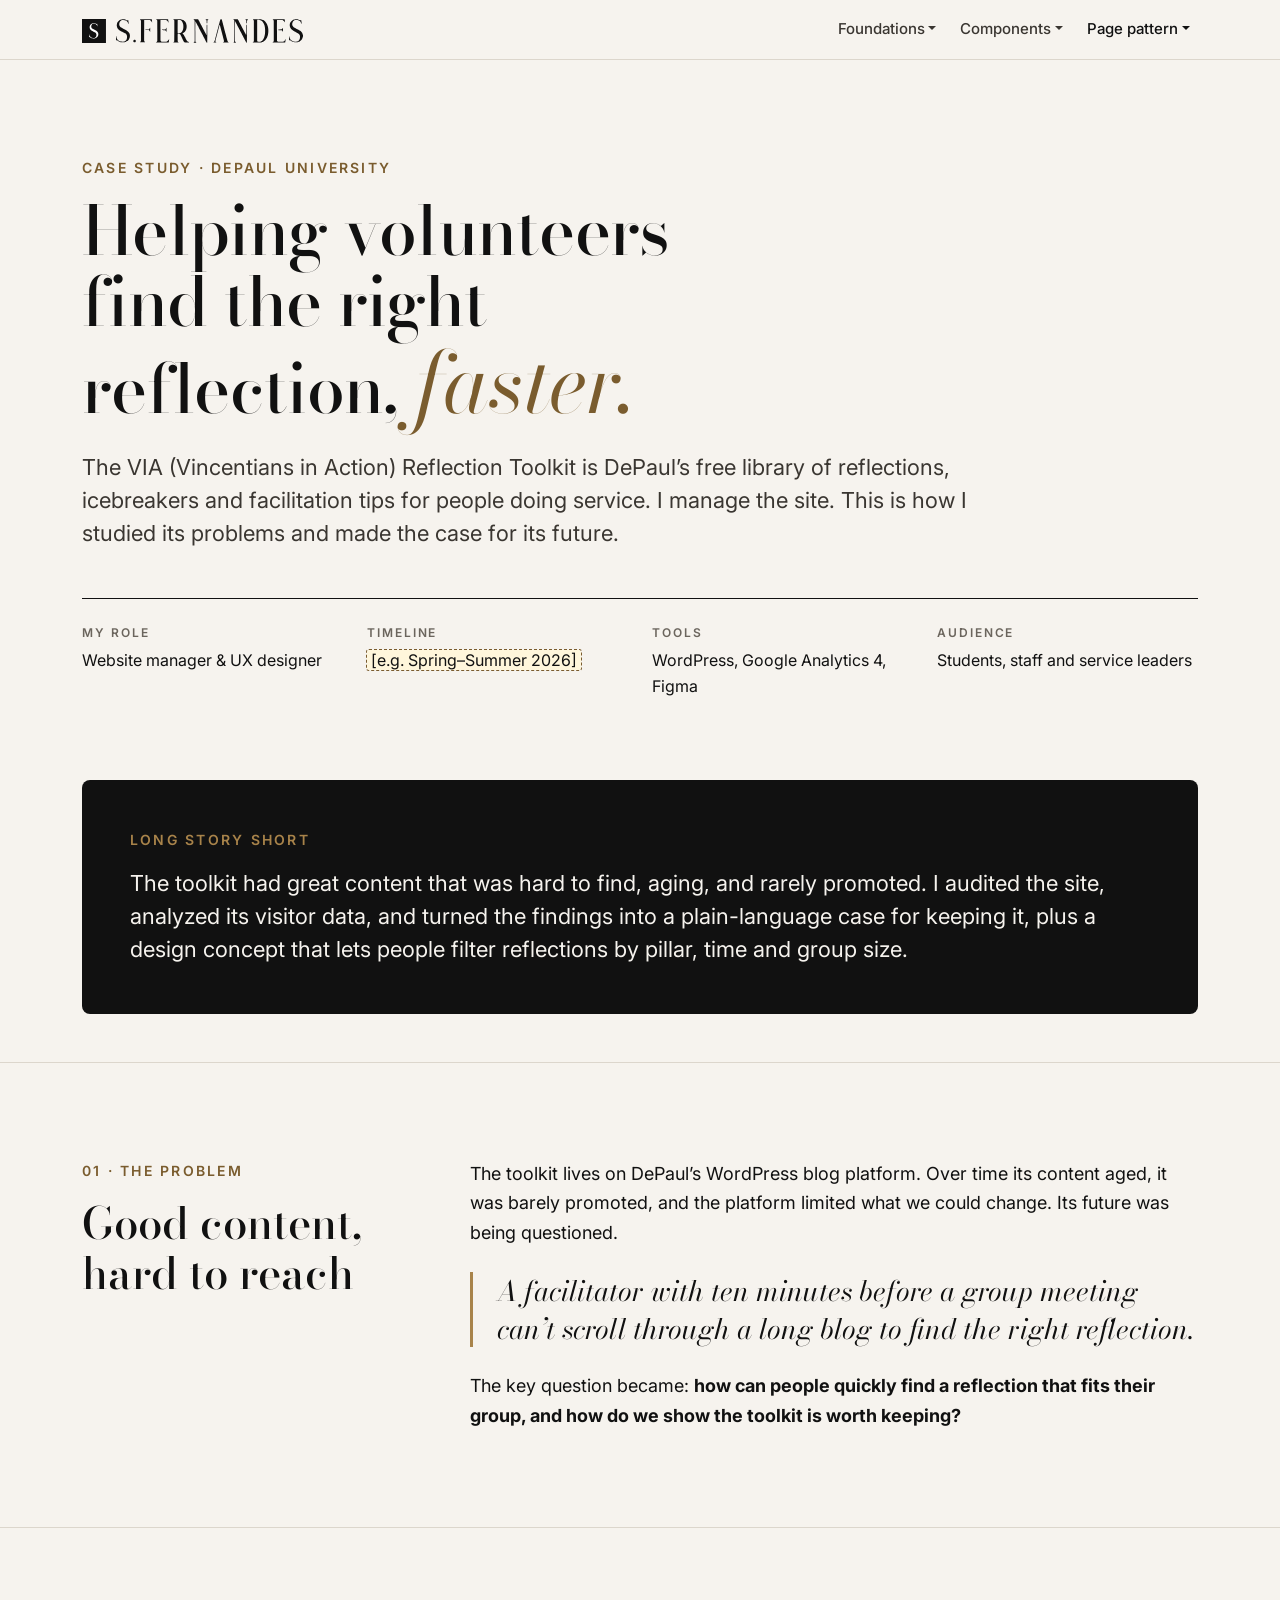
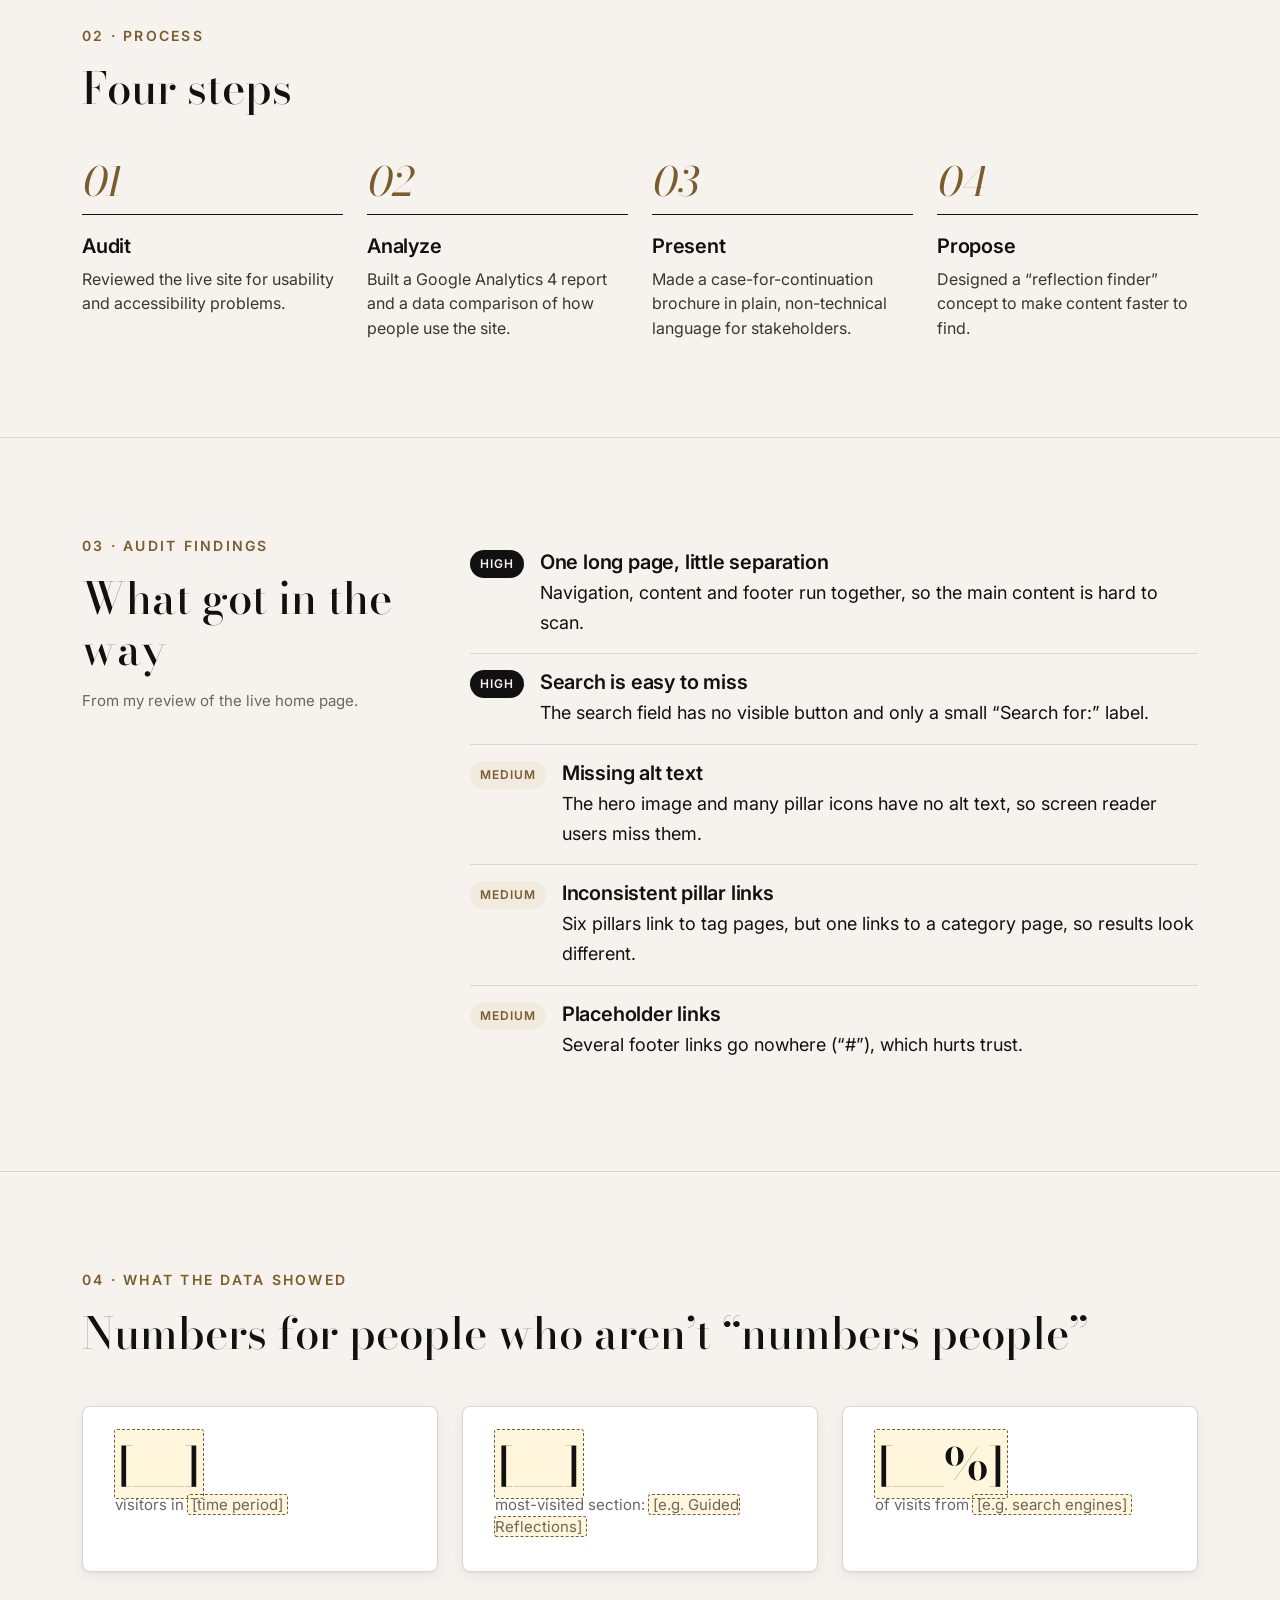
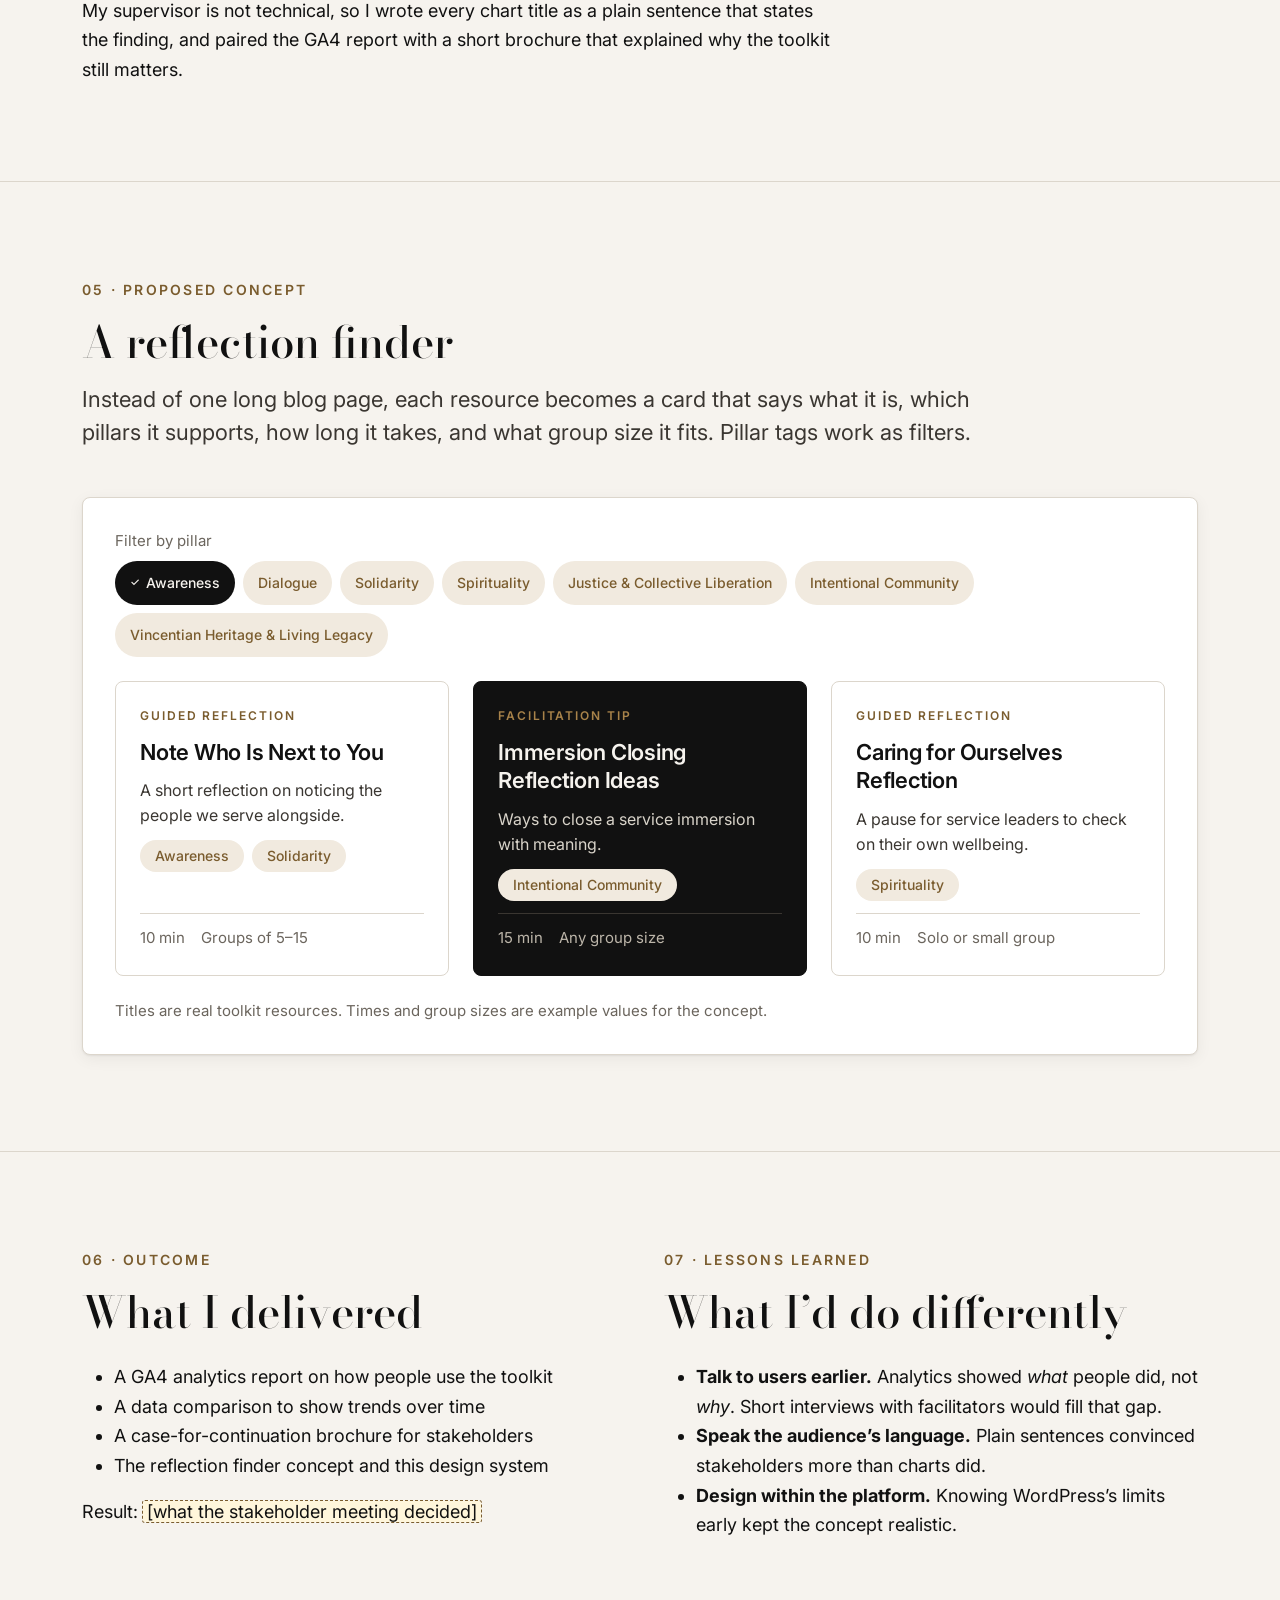
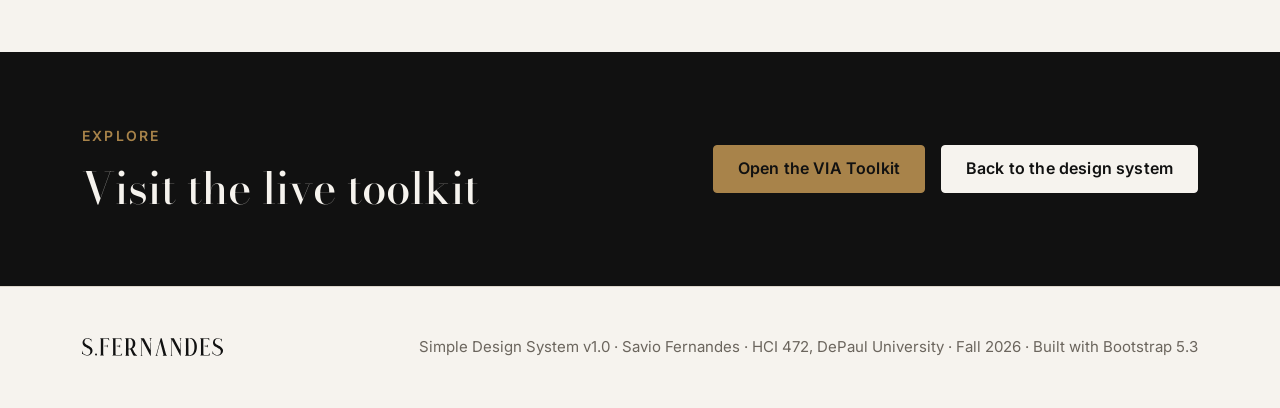
==== patterns/case-study.html @ a9ac3d08 "Add files via upload" ====
<!DOCTYPE html>
<html lang="en">
<head>
  <meta charset="UTF-8">
  <meta name="viewport" content="width=device-width, initial-scale=1">
  <meta name="description" content="UX case study: making DePaul's VIA Reflection Toolkit easier to find, use and keep alive.">
  <meta name="author" content="Savio Fernandes">
  <title>Case study: VIA Reflection Toolkit · S.Fernandes Design System</title>
  <link rel="icon" href="../favicon.svg" type="image/svg+xml">
  <link rel="icon" href="../favicon.ico" sizes="any">
  <link href="https://cdn.jsdelivr.net/npm/bootstrap@5.3.3/dist/css/bootstrap.min.css" rel="stylesheet">
  <link rel="preconnect" href="https://fonts.googleapis.com">
  <link rel="preconnect" href="https://fonts.gstatic.com" crossorigin>
  <link href="https://fonts.googleapis.com/css2?family=Bodoni+Moda:ital,opsz,wght@0,6..96,400;0,6..96,500;1,6..96,400&family=Inter:wght@400;500;600&display=swap" rel="stylesheet">
  <link rel="stylesheet" href="../css/ds.css">
</head>
<body>
<a class="skip-link" href="#main">Skip to main content</a>
<header>
<nav class="navbar navbar-expand-md sticky-top sf-nav" aria-label="Main">
  <div class="container-xl">
    <a class="navbar-brand" href="../index.html"><img src="../assets/logo/sf-lockup-black.svg" alt="S.Fernandes design system home"></a>
    <button class="navbar-toggler" type="button" data-bs-toggle="collapse" data-bs-target="#sfnav" aria-controls="sfnav" aria-expanded="false" aria-label="Toggle navigation">
      <span class="navbar-toggler-icon"></span>
    </button>
    <div class="collapse navbar-collapse" id="sfnav">
      <ul class="navbar-nav ms-auto gap-md-2"><li class="nav-item dropdown">
          <a class="nav-link dropdown-toggle" href="#" id="dd-foundations" role="button" data-bs-toggle="dropdown" aria-expanded="false">Foundations</a>
          <ul class="dropdown-menu dropdown-menu-end" aria-labelledby="dd-foundations"><li><a class="dropdown-item" href="../foundations/colors.html">Color</a></li><li><a class="dropdown-item" href="../foundations/typography.html">Typography</a></li><li><a class="dropdown-item" href="../foundations/logo.html">Logo</a></li></ul>
        </li><li class="nav-item dropdown">
          <a class="nav-link dropdown-toggle" href="#" id="dd-components" role="button" data-bs-toggle="dropdown" aria-expanded="false">Components</a>
          <ul class="dropdown-menu dropdown-menu-end" aria-labelledby="dd-components"><li><a class="dropdown-item" href="../components/button.html">Button</a></li><li><a class="dropdown-item" href="../components/card.html">Resource card</a></li><li><a class="dropdown-item" href="../components/tag.html">Pillar tag</a></li><li><a class="dropdown-item" href="../components/step.html">Process step</a></li></ul>
        </li><li class="nav-item dropdown">
          <a class="nav-link dropdown-toggle active" href="#" id="dd-page-pattern" role="button" data-bs-toggle="dropdown" aria-expanded="false">Page pattern</a>
          <ul class="dropdown-menu dropdown-menu-end" aria-labelledby="dd-page-pattern"><li><a class="dropdown-item active" href="../patterns/case-study.html" aria-current="page">Case study: VIA Toolkit</a></li></ul>
        </li></ul>
    </div>
  </div>
</nav>
</header>

<main id="main">

<!-- HERO -->
<section class="sf-hero">
  <div class="container-xl">
    <span class="sf-eyebrow">Case study · DePaul University</span>
    <h1 class="sf-display mb-4" style="max-width:15ch">Helping volunteers find the right reflection, <em class="sf-emphasis">faster.</em></h1>
    <p class="sf-lead sf-measure mb-5">The VIA (Vincentians in Action) Reflection Toolkit is DePaul’s free library of reflections, icebreakers and facilitation tips for people doing service. I manage the site. This is how I studied its problems and made the case for its future.</p>
    <dl class="sf-meta-grid">
      <div><dt>My role</dt><dd>Website manager &amp; UX designer</dd></div>
      <div><dt>Timeline</dt><dd><span class="sf-placeholder">[e.g. Spring–Summer 2026]</span></dd></div>
      <div><dt>Tools</dt><dd>WordPress, Google Analytics 4, Figma</dd></div>
      <div><dt>Audience</dt><dd>Students, staff and service leaders</dd></div>
    </dl>
  </div>
</section>

<!-- TL;DR -->
<section class="pb-5">
  <div class="container-xl">
    <div class="sf-tldr">
      <span class="sf-eyebrow">Long story short</span>
      <p>The toolkit had great content that was hard to find, aging, and rarely promoted. I audited the site, analyzed its visitor data, and turned the findings into a plain-language case for keeping it, plus a design concept that lets people filter reflections by pillar, time and group size.</p>
    </div>
  </div>
</section>

<!-- PROBLEM -->
<section class="sf-section">
  <div class="container-xl">
    <div class="row g-4 g-lg-5">
      <div class="col-lg-4"><span class="sf-eyebrow">01 · The problem</span><h2>Good content, hard to reach</h2></div>
      <div class="col-lg-8">
        <p class="sf-measure">The toolkit lives on DePaul’s WordPress blog platform. Over time its content aged, it was barely promoted, and the platform limited what we could change. Its future was being questioned.</p>
        <blockquote class="sf-quote my-4">A facilitator with ten minutes before a group meeting can’t scroll through a long blog to find the right reflection.</blockquote>
        <p class="sf-measure mb-0">The key question became: <b>how can people quickly find a reflection that fits their group, and how do we show the toolkit is worth keeping?</b></p>
      </div>
    </div>
  </div>
</section>

<!-- PROCESS -->
<section class="sf-section">
  <div class="container-xl">
    <span class="sf-eyebrow">02 · Process</span>
    <h2 class="mb-5">Four steps</h2>
    <ol class="sf-steps">
      <li class="sf-step"><h3 class="sf-step__title">Audit</h3><p class="sf-step__text">Reviewed the live site for usability and accessibility problems.</p></li>
      <li class="sf-step"><h3 class="sf-step__title">Analyze</h3><p class="sf-step__text">Built a Google Analytics 4 report and a data comparison of how people use the site.</p></li>
      <li class="sf-step"><h3 class="sf-step__title">Present</h3><p class="sf-step__text">Made a case-for-continuation brochure in plain, non-technical language for stakeholders.</p></li>
      <li class="sf-step"><h3 class="sf-step__title">Propose</h3><p class="sf-step__text">Designed a “reflection finder” concept to make content faster to find.</p></li>
    </ol>
  </div>
</section>

<!-- FINDINGS -->
<section class="sf-section">
  <div class="container-xl">
    <div class="row g-4 g-lg-5">
      <div class="col-lg-4"><span class="sf-eyebrow">03 · Audit findings</span><h2>What got in the way</h2><p class="sf-small mt-3">From my review of the live home page.</p></div>
      <div class="col-lg-8">
        <div class="sf-finding"><span class="sev sev--high">High</span><div><h3 class="h5 fw-semibold mb-1">One long page, little separation</h3><p class="mb-0">Navigation, content and footer run together, so the main content is hard to scan.</p></div></div>
        <div class="sf-finding"><span class="sev sev--high">High</span><div><h3 class="h5 fw-semibold mb-1">Search is easy to miss</h3><p class="mb-0">The search field has no visible button and only a small “Search for:” label.</p></div></div>
        <div class="sf-finding"><span class="sev sev--med">Medium</span><div><h3 class="h5 fw-semibold mb-1">Missing alt text</h3><p class="mb-0">The hero image and many pillar icons have no alt text, so screen reader users miss them.</p></div></div>
        <div class="sf-finding"><span class="sev sev--med">Medium</span><div><h3 class="h5 fw-semibold mb-1">Inconsistent pillar links</h3><p class="mb-0">Six pillars link to tag pages, but one links to a category page, so results look different.</p></div></div>
        <div class="sf-finding"><span class="sev sev--med">Medium</span><div><h3 class="h5 fw-semibold mb-1">Placeholder links</h3><p class="mb-0">Several footer links go nowhere (“#”), which hurts trust.</p></div></div>
      </div>
    </div>
  </div>
</section>

<!-- DATA -->
<section class="sf-section">
  <div class="container-xl">
    <span class="sf-eyebrow">04 · What the data showed</span>
    <h2 class="mb-5">Numbers for people who aren’t “numbers people”</h2>
    <div class="row g-4 mb-4">
      <div class="col-md-4"><div class="sf-mock h-100"><p class="sf-h2 mb-1"><span class="sf-placeholder">[__]</span></p><p class="sf-small mb-0">visitors in <span class="sf-placeholder">[time period]</span></p></div></div>
      <div class="col-md-4"><div class="sf-mock h-100"><p class="sf-h2 mb-1"><span class="sf-placeholder">[__]</span></p><p class="sf-small mb-0">most-visited section: <span class="sf-placeholder">[e.g. Guided Reflections]</span></p></div></div>
      <div class="col-md-4"><div class="sf-mock h-100"><p class="sf-h2 mb-1"><span class="sf-placeholder">[__%]</span></p><p class="sf-small mb-0">of visits from <span class="sf-placeholder">[e.g. search engines]</span></p></div></div>
    </div>
    <p class="sf-measure mb-0">My supervisor is not technical, so I wrote every chart title as a plain sentence that states the finding, and paired the GA4 report with a short brochure that explained why the toolkit still matters.</p>
  </div>
</section>

<!-- CONCEPT -->
<section class="sf-section">
  <div class="container-xl">
    <span class="sf-eyebrow">05 · Proposed concept</span>
    <h2 class="mb-3">A reflection finder</h2>
    <p class="sf-lead sf-measure mb-5">Instead of one long blog page, each resource becomes a card that says what it is, which pillars it supports, how long it takes, and what group size it fits. Pillar tags work as filters.</p>
    <div class="sf-mock">
      <p class="sf-small mb-2" id="finder-label">Filter by pillar</p>
      <div class="sf-tags mb-4" role="group" aria-labelledby="finder-label">
        <button type="button" class="sf-tag" aria-pressed="true">Awareness</button>
        <button type="button" class="sf-tag" aria-pressed="false">Dialogue</button>
        <button type="button" class="sf-tag" aria-pressed="false">Solidarity</button>
        <button type="button" class="sf-tag" aria-pressed="false">Spirituality</button>
        <button type="button" class="sf-tag" aria-pressed="false">Justice &amp; Collective Liberation</button>
        <button type="button" class="sf-tag" aria-pressed="false">Intentional Community</button>
        <button type="button" class="sf-tag" aria-pressed="false">Vincentian Heritage &amp; Living Legacy</button>
      </div>
      <div class="row g-4">
        <div class="col-md-6 col-lg-4"><article class="sf-card">
      <p class="sf-card__type">Guided reflection</p>
      <h3 class="sf-card__title"><a href="https://blogs.depaul.edu/via">Note Who Is Next to You</a></h3>
      <p class="sf-card__text">A short reflection on noticing the people we serve alongside.</p>
      <ul class="sf-tags" aria-label="Pillars"><li><span class="sf-tag">Awareness</span></li><li><span class="sf-tag">Solidarity</span></li></ul>
      <p class="sf-card__meta"><span>10 min</span><span>Groups of 5–15</span></p>
    </article></div>
        <div class="col-md-6 col-lg-4"><article class="sf-card sf-card--dark">
      <p class="sf-card__type">Facilitation tip</p>
      <h3 class="sf-card__title"><a href="https://blogs.depaul.edu/via">Immersion Closing Reflection Ideas</a></h3>
      <p class="sf-card__text">Ways to close a service immersion with meaning.</p>
      <ul class="sf-tags" aria-label="Pillars"><li><span class="sf-tag">Intentional Community</span></li></ul>
      <p class="sf-card__meta"><span>15 min</span><span>Any group size</span></p>
    </article></div>
        <div class="col-md-6 col-lg-4"><article class="sf-card">
      <p class="sf-card__type">Guided reflection</p>
      <h3 class="sf-card__title"><a href="https://blogs.depaul.edu/via">Caring for Ourselves Reflection</a></h3>
      <p class="sf-card__text">A pause for service leaders to check on their own wellbeing.</p>
      <ul class="sf-tags" aria-label="Pillars"><li><span class="sf-tag">Spirituality</span></li></ul>
      <p class="sf-card__meta"><span>10 min</span><span>Solo or small group</span></p>
    </article></div>
      </div>
      <p class="sf-small mt-4 mb-0">Titles are real toolkit resources. Times and group sizes are example values for the concept.</p>
    </div>
  </div>
</section>

<!-- OUTCOME + LESSONS -->
<section class="sf-section">
  <div class="container-xl">
    <div class="row g-4 g-lg-5">
      <div class="col-lg-6">
        <span class="sf-eyebrow">06 · Outcome</span>
        <h2 class="mb-4">What I delivered</h2>
        <ul class="sf-measure">
          <li>A GA4 analytics report on how people use the toolkit</li>
          <li>A data comparison to show trends over time</li>
          <li>A case-for-continuation brochure for stakeholders</li>
          <li>The reflection finder concept and this design system</li>
        </ul>
        <p class="mb-0">Result: <span class="sf-placeholder">[what the stakeholder meeting decided]</span></p>
      </div>
      <div class="col-lg-6">
        <span class="sf-eyebrow">07 · Lessons learned</span>
        <h2 class="mb-4">What I’d do differently</h2>
        <ul class="sf-measure">
          <li><b>Talk to users earlier.</b> Analytics showed <em>what</em> people did, not <em>why</em>. Short interviews with facilitators would fill that gap.</li>
          <li><b>Speak the audience’s language.</b> Plain sentences convinced stakeholders more than charts did.</li>
          <li><b>Design within the platform.</b> Knowing WordPress’s limits early kept the concept realistic.</li>
        </ul>
      </div>
    </div>
  </div>
</section>

<!-- CTA -->
<section class="py-5" style="background:var(--sf-bg-inverse);color:var(--sf-text-inverse)">
  <div class="container-xl d-flex flex-wrap justify-content-between align-items-center gap-4 py-4">
    <div><span class="sf-eyebrow" style="color:var(--sf-brass)">Explore</span><h2 class="mb-0" style="color:var(--sf-paper)">Visit the live toolkit</h2></div>
    <div class="d-flex flex-wrap gap-3">
      <a class="sf-btn sf-btn--accent" href="https://blogs.depaul.edu/via">Open the VIA Toolkit</a>
      <a class="sf-btn sf-btn--inverse" href="../index.html">Back to the design system</a>
    </div>
  </div>
</section>

</main>
<footer class="sf-footer">
  <div class="container-xl d-flex flex-wrap justify-content-between align-items-center gap-3">
    <img src="../assets/logo/sf-wordmark-black.svg" alt="S.Fernandes">
    <span>Simple Design System v1.0 · Savio Fernandes · HCI 472, DePaul University · Fall 2026 · Built with Bootstrap 5.3</span>
  </div>
</footer>
<script src="https://cdn.jsdelivr.net/npm/bootstrap@5.3.3/dist/js/bootstrap.bundle.min.js"></script>
<script>
  // Pillar tag filter toggles (Pillar tag component + case study demo)
  document.querySelectorAll('button.sf-tag[aria-pressed]').forEach(function (b) {
    b.addEventListener('click', function () {
      b.setAttribute('aria-pressed', b.getAttribute('aria-pressed') === 'true' ? 'false' : 'true');
    });
  });
</script>
</body>
</html>
---- css/ds.css ----
/* =========================================================
   S.Fernandes Simple Design System — v1.0 (Fall 2026)
   Built on Bootstrap 5.3. Tokens match DESIGN.md and the
   Figma variables collection "SF Tokens".
   ========================================================= */

:root {
  /* ---- Color tokens (primitives) ---- */
  --sf-ink: #111111;          /* primary text, dark surfaces      */
  --sf-ink-2: #3A3631;        /* secondary text                   */
  --sf-muted: #6B655D;        /* captions, meta text              */
  --sf-line: #DCD6CC;         /* borders, dividers (not for text) */
  --sf-paper: #F6F3EE;        /* page background                  */
  --sf-surface: #FFFFFF;      /* cards, inputs                    */
  --sf-brass: #A8834A;        /* accent fills, large display only */
  --sf-brass-700: #7A5C2E;    /* accent text, links, focus ring   */
  --sf-brass-50: #F1EADF;     /* tag background, highlights       */

  /* ---- Semantic tokens ---- */
  --sf-text: var(--sf-ink);
  --sf-text-secondary: var(--sf-ink-2);
  --sf-text-muted: var(--sf-muted);
  --sf-bg: var(--sf-paper);
  --sf-bg-raised: var(--sf-surface);
  --sf-bg-inverse: var(--sf-ink);
  --sf-text-inverse: var(--sf-paper);
  --sf-accent: var(--sf-brass);
  --sf-accent-text: var(--sf-brass-700);
  --sf-border: var(--sf-line);
  --sf-bg-subtle: var(--sf-brass-50);
  --sf-focus: var(--sf-brass-700);

  /* ---- Type ---- */
  --sf-font-display: "Bodoni Moda", Didot, "Times New Roman", serif;
  --sf-font-text: "Inter", system-ui, -apple-system, "Segoe UI", Arial, sans-serif;
  --sf-fs-display: 4.25rem;   /* 68px */
  --sf-fs-h1: 3.438rem;       /* 55px */
  --sf-fs-h2: 2.75rem;        /* 44px */
  --sf-fs-h3: 1.75rem;        /* 28px */
  --sf-fs-lead: 1.375rem;     /* 22px */
  --sf-fs-body: 1.125rem;     /* 18px */
  --sf-fs-small: 0.938rem;    /* 15px */
  --sf-fs-eyebrow: 0.875rem;  /* 14px */

  /* ---- Spacing (8-point) ---- */
  --sf-space-1: 4px;  --sf-space-2: 8px;  --sf-space-3: 16px; --sf-space-4: 24px;
  --sf-space-5: 32px; --sf-space-6: 48px; --sf-space-7: 64px; --sf-space-8: 96px;

  /* ---- Shape ---- */
  --sf-radius-sm: 4px;
  --sf-radius-md: 8px;
  --sf-radius-pill: 999px;
  --sf-shadow-1: 0 1px 2px rgba(17,17,17,.06), 0 4px 16px rgba(17,17,17,.06);

  /* ---- Bootstrap overrides ---- */
  --bs-body-bg: var(--sf-bg);
  --bs-body-color: var(--sf-text);
  --bs-body-font-family: var(--sf-font-text);
  --bs-link-color: var(--sf-accent-text);
  --bs-link-hover-color: var(--sf-ink);
  --bs-border-color: var(--sf-border);
}

/* ---------- Base ---------- */
html { scroll-behavior: smooth; }
body {
  background: var(--sf-bg);
  color: var(--sf-text);
  font-family: var(--sf-font-text);
  font-size: var(--sf-fs-body);
  line-height: 1.65;
  -webkit-font-smoothing: antialiased;
}
img { max-width: 100%; height: auto; }
a { color: var(--sf-accent-text); text-underline-offset: 3px; text-decoration-thickness: 1px; font-weight: 500; }
a:hover { color: var(--sf-ink); }
:focus-visible { outline: 3px solid var(--sf-focus); outline-offset: 2px; border-radius: 2px; }
.skip-link { position: absolute; left: -9999px; top: 8px; z-index: 2000; background: var(--sf-ink); color: var(--sf-paper); padding: 8px 16px; }
.skip-link:focus { left: 8px; }

/* ---------- Typographic hierarchy ---------- */
.sf-display, h1.sf-display { font-family: var(--sf-font-display); font-weight: 500; font-size: var(--sf-fs-display); line-height: 1.05; letter-spacing: -0.01em; }
h1, .sf-h1 { font-family: var(--sf-font-display); font-weight: 500; font-size: var(--sf-fs-h1); line-height: 1.1; }
h2, .sf-h2 { font-family: var(--sf-font-display); font-weight: 500; font-size: var(--sf-fs-h2); line-height: 1.15; }
h3, .sf-h3 { font-family: var(--sf-font-text); font-weight: 600; font-size: var(--sf-fs-h3); line-height: 1.25; letter-spacing: -0.01em; }
.sf-lead { font-size: var(--sf-fs-lead); line-height: 1.5; color: var(--sf-text-secondary); }
.sf-small { font-size: var(--sf-fs-small); line-height: 1.5; color: var(--sf-text-muted); }
.sf-eyebrow { font-family: var(--sf-font-text); font-size: var(--sf-fs-eyebrow); font-weight: 600; letter-spacing: 0.16em; text-transform: uppercase; color: var(--sf-accent-text); margin-bottom: var(--sf-space-3); display: block; }
em.sf-emphasis, .sf-emphasis { font-family: var(--sf-font-display); font-style: italic; font-weight: 400; font-size: 1.25em; color: var(--sf-accent-text); }

@media (max-width: 767.98px) {
  :root { --sf-fs-display: 2.75rem; --sf-fs-h1: 2.375rem; --sf-fs-h2: 2rem; --sf-fs-h3: 1.5rem; --sf-fs-lead: 1.188rem; }
}

/* ---------- Layout helpers ---------- */
.sf-section { padding: var(--sf-space-8) 0; border-top: 1px solid var(--sf-border); }
.sf-section:first-of-type { border-top: 0; }
.sf-rule { border: 0; border-top: 1px solid var(--sf-border); opacity: 1; margin: var(--sf-space-6) 0; }
.sf-measure { max-width: 68ch; }
@media (max-width: 767.98px) { .sf-section { padding: var(--sf-space-7) 0; } }

/* ---------- Site chrome ---------- */
.sf-nav { background: rgba(246,243,238,.94); backdrop-filter: blur(8px); border-bottom: 1px solid var(--sf-border); }
.sf-nav .navbar-brand img { height: 24px; width: auto; }
.sf-nav .nav-link { color: var(--sf-text-secondary); font-size: var(--sf-fs-small); font-weight: 500; }
.sf-nav .nav-link:hover, .sf-nav .nav-link.active, .sf-nav .nav-link[aria-current="page"] { color: var(--sf-ink); }
.sf-nav .dropdown-menu { border-color: var(--sf-border); border-radius: var(--sf-radius-md); box-shadow: var(--sf-shadow-1); font-size: var(--sf-fs-small); }
.sf-nav .dropdown-item.active, .sf-nav .dropdown-item:active { background: var(--sf-ink); color: var(--sf-paper); }

.sf-sidebar { position: sticky; top: 96px; font-size: var(--sf-fs-small); }
.sf-sidebar h2 { font-family: var(--sf-font-text); font-size: 0.75rem; font-weight: 600; letter-spacing: .16em; text-transform: uppercase; color: var(--sf-muted); margin: var(--sf-space-4) 0 var(--sf-space-2); }
.sf-sidebar a { display: block; padding: 6px 12px; color: var(--sf-text-secondary); text-decoration: none; border-left: 2px solid transparent; font-weight: 400; }
.sf-sidebar a:hover { color: var(--sf-ink); }
.sf-sidebar a[aria-current="page"] { color: var(--sf-ink); border-left-color: var(--sf-brass); font-weight: 600; }

.sf-footer { border-top: 1px solid var(--sf-border); padding: var(--sf-space-6) 0; font-size: var(--sf-fs-small); color: var(--sf-muted); }
.sf-footer img { height: 18px; width: auto; }

/* ---------- Doc page parts ---------- */
.sf-doc-header { padding: var(--sf-space-7) 0 var(--sf-space-5); }
.sf-doc-block { margin-bottom: var(--sf-space-7); }
.sf-demo { background: var(--sf-surface); border: 1px solid var(--sf-border); border-radius: var(--sf-radius-md); padding: var(--sf-space-5); }
.sf-demo.is-paper { background: var(--sf-paper); }
.sf-demo.is-ink { background: var(--sf-ink); border-color: var(--sf-ink); }
.sf-spec { width: 100%; font-size: var(--sf-fs-small); border-collapse: collapse; background: var(--sf-surface); border: 1px solid var(--sf-border); }
.sf-spec th, .sf-spec td { padding: 10px 14px; border-bottom: 1px solid var(--sf-border); vertical-align: top; text-align: left; }
.sf-spec th { font-size: 0.75rem; letter-spacing: .14em; text-transform: uppercase; color: var(--sf-muted); font-weight: 600; background: var(--sf-paper); }
.sf-spec code, .sf-code code { font-size: 0.875rem; }
code { color: var(--sf-brass-700); }
@media (max-width: 767.98px) { .sf-tldr { padding: var(--sf-space-5); } }
.sf-code { background: var(--sf-ink); color: #EAE6DF; border-radius: var(--sf-radius-md); padding: var(--sf-space-4); font-size: 0.875rem; overflow-x: auto; margin: 0; }
.sf-code code { color: inherit; }
.sf-a11y { background: var(--sf-bg-subtle); border-left: 4px solid var(--sf-brass-700); padding: var(--sf-space-4); border-radius: 0 var(--sf-radius-md) var(--sf-radius-md) 0; }
.sf-a11y ul { margin: 0; padding-left: 1.1rem; }
.sf-a11y li { margin-bottom: 6px; }
.table-wrap { overflow-x: auto; }

/* ---------- Swatches ---------- */
.sf-swatch { border: 1px solid var(--sf-border); border-radius: var(--sf-radius-md); overflow: hidden; background: var(--sf-surface); height: 100%; }
.sf-swatch .chip { height: 112px; display: flex; align-items: flex-end; padding: 12px; font-size: 0.8rem; font-weight: 600; }
.sf-swatch .info { padding: 14px 16px; font-size: var(--sf-fs-small); line-height: 1.45; }
.sf-swatch .info b { display: block; font-size: 1rem; color: var(--sf-ink); }
.sf-swatch .info code { color: var(--sf-ink-2); }

/* =========================================================
   COMPONENT 1 — Button  (.sf-btn)
   ========================================================= */
.sf-btn {
  display: inline-flex; align-items: center; justify-content: center; gap: 8px;
  min-height: 48px; padding: 12px 24px;
  font-family: var(--sf-font-text); font-size: 1rem; font-weight: 600; line-height: 1.2; letter-spacing: .01em;
  border: 1.5px solid var(--sf-ink); border-radius: var(--sf-radius-sm);
  background: var(--sf-ink); color: var(--sf-paper);
  text-decoration: none; cursor: pointer;
  transition: background-color .15s ease, color .15s ease, border-color .15s ease;
}
.sf-btn:hover { background: var(--sf-ink-2); border-color: var(--sf-ink-2); color: var(--sf-paper); }
.sf-btn--secondary { background: transparent; color: var(--sf-ink); }
.sf-btn--secondary:hover { background: var(--sf-ink); color: var(--sf-paper); border-color: var(--sf-ink); }
.sf-btn--accent { background: var(--sf-brass); border-color: var(--sf-brass); color: var(--sf-ink); }
.sf-btn--accent:hover { background: var(--sf-brass-700); border-color: var(--sf-brass-700); color: #FFFFFF; }
.sf-btn--inverse { background: var(--sf-paper); border-color: var(--sf-paper); color: var(--sf-ink); }
.sf-btn--inverse:hover { background: transparent; color: var(--sf-paper); }
.sf-btn--sm { min-height: 40px; padding: 8px 16px; font-size: .875rem; }
.sf-btn:disabled, .sf-btn[aria-disabled="true"] { background: var(--sf-line); border-color: var(--sf-line); color: var(--sf-muted); cursor: not-allowed; }

/* =========================================================
   COMPONENT 2 — Resource card  (.sf-card)
   ========================================================= */
.sf-card {
  display: flex; flex-direction: column; gap: 12px; height: 100%;
  padding: 24px; background: var(--sf-surface);
  border: 1px solid var(--sf-border); border-radius: var(--sf-radius-md);
  position: relative; transition: border-color .15s ease, transform .15s ease, box-shadow .15s ease;
}
.sf-card:hover { border-color: var(--sf-ink); box-shadow: var(--sf-shadow-1); transform: translateY(-2px); }
.sf-card:focus-within { border-color: var(--sf-ink); }
.sf-card__type { font-size: .75rem; font-weight: 600; letter-spacing: .16em; text-transform: uppercase; color: var(--sf-accent-text); margin: 0; }
.sf-card__title { font-family: var(--sf-font-text); font-size: 1.375rem; font-weight: 600; line-height: 1.3; margin: 0; }
.sf-card__title a { color: var(--sf-ink); text-decoration: none; font-weight: 600; }
.sf-card__title a::after { content: ""; position: absolute; inset: 0; border-radius: var(--sf-radius-md); }  /* whole card clickable */
.sf-card__text { font-size: 1rem; line-height: 1.55; color: var(--sf-text-secondary); margin: 0; }
.sf-card__meta { display: flex; flex-wrap: wrap; gap: 16px; font-size: var(--sf-fs-small); color: var(--sf-muted); margin: auto 0 0; padding-top: 12px; border-top: 1px solid var(--sf-border); }
.sf-card--dark { background: var(--sf-ink); border-color: var(--sf-ink); }
.sf-card--dark .sf-card__title, .sf-card--dark .sf-card__title a { color: var(--sf-paper); }
.sf-card--dark .sf-card__text { color: #D9D4CA; }
.sf-card--dark .sf-card__type { color: var(--sf-brass); }
.sf-card--dark .sf-card__meta { color: #BDB6AA; border-color: #3A3631; }
@media (prefers-reduced-motion: reduce) { .sf-card, .sf-btn { transition: none; } .sf-card:hover { transform: none; } }

/* =========================================================
   COMPONENT 3 — Pillar tag  (.sf-tag)
   ========================================================= */
.sf-tag {
  display: inline-flex; align-items: center; gap: 6px;
  min-height: 32px; padding: 4px 14px;
  font-family: var(--sf-font-text); font-size: .875rem; font-weight: 500; line-height: 1.2;
  background: var(--sf-bg-subtle); color: var(--sf-accent-text);
  border: 1px solid transparent; border-radius: var(--sf-radius-pill);
  text-decoration: none; white-space: nowrap;
}
button.sf-tag { cursor: pointer; min-height: 44px; }
button.sf-tag:hover { border-color: var(--sf-brass-700); }
.sf-tag[aria-pressed="true"] { background: var(--sf-ink); color: var(--sf-paper); }
.sf-tag[aria-pressed="true"]::before { content: "✓"; font-size: .8em; }
.sf-tag--outline { background: transparent; border-color: var(--sf-line); color: var(--sf-ink-2); }
.sf-tags { display: flex; flex-wrap: wrap; gap: 8px; list-style: none; padding: 0; margin: 0; }

/* =========================================================
   COMPONENT 4 — Process step  (.sf-step)
   ========================================================= */
.sf-steps { list-style: none; padding: 0; margin: 0; display: grid; gap: 24px; counter-reset: sfstep; }
@media (min-width: 992px) { .sf-steps { grid-template-columns: repeat(4, 1fr); } }
.sf-step { counter-increment: sfstep; position: relative; padding-top: 72px; }
.sf-step::before {
  content: counter(sfstep, decimal-leading-zero);
  position: absolute; top: 0; left: 0;
  font-family: var(--sf-font-display); font-style: italic; font-size: 2.5rem; line-height: 1;
  color: var(--sf-accent-text);
}
.sf-step::after { content: ""; position: absolute; top: 52px; left: 0; right: 0; border-top: 1px solid var(--sf-ink); }
.sf-step__title { font-family: var(--sf-font-text); font-size: 1.25rem; font-weight: 600; margin: 0 0 8px; }
.sf-step__text { font-size: 1rem; line-height: 1.55; color: var(--sf-text-secondary); margin: 0; }

/* ---------- Case study extras ---------- */
.sf-hero { padding: var(--sf-space-8) 0 var(--sf-space-7); }
.sf-meta-grid { display: grid; grid-template-columns: repeat(2, 1fr); gap: 24px; border-top: 1px solid var(--sf-ink); padding-top: 24px; }
@media (min-width: 768px) { .sf-meta-grid { grid-template-columns: repeat(4, 1fr); } }
.sf-meta-grid dt { font-size: .75rem; letter-spacing: .16em; text-transform: uppercase; color: var(--sf-muted); font-weight: 600; margin-bottom: 4px; }
.sf-meta-grid dd { margin: 0; font-size: 1rem; }
.sf-tldr { background: var(--sf-ink); color: var(--sf-paper); border-radius: var(--sf-radius-md); padding: var(--sf-space-6); }
.sf-tldr .sf-eyebrow { color: var(--sf-brass); }
.sf-tldr p { font-size: var(--sf-fs-lead); line-height: 1.5; margin: 0; }
.sf-quote { font-family: var(--sf-font-display); font-style: italic; font-size: 1.75rem; line-height: 1.35; border-left: 3px solid var(--sf-brass); padding-left: 24px; margin: 0; }
.sf-placeholder { background: #FFF6DB; outline: 1px dashed var(--sf-brass-700); padding: 0 4px; border-radius: 2px; }
.sf-mock { background: var(--sf-surface); border: 1px solid var(--sf-border); border-radius: var(--sf-radius-md); padding: var(--sf-space-5); box-shadow: var(--sf-shadow-1); }
.sf-finding { display: flex; gap: 16px; padding: 16px 0; border-bottom: 1px solid var(--sf-border); }
.sf-finding:last-child { border-bottom: 0; }
.sf-finding .sev { flex: 0 0 auto; font-size: .75rem; font-weight: 600; letter-spacing: .08em; text-transform: uppercase; padding: 4px 10px; border-radius: var(--sf-radius-pill); height: fit-content; }
.sev--high { background: var(--sf-ink); color: var(--sf-paper); }
.sev--med { background: var(--sf-brass-50); color: var(--sf-brass-700); }

/* ---------- Cover page ---------- */
.sf-cover { min-height: calc(100vh - 65px); display: flex; align-items: center; padding: var(--sf-space-8) 0; }
.sf-cover-card { display: block; text-decoration: none; color: var(--sf-ink); padding: 32px; border-top: 1px solid var(--sf-ink); height: 100%; transition: background-color .15s ease; }
.sf-cover-card:hover { background: var(--sf-surface); color: var(--sf-ink); }
.sf-cover-card .num { font-family: var(--sf-font-display); font-style: italic; font-size: 2.5rem; color: var(--sf-accent-text); line-height: 1; }
.sf-cover-card h2 { font-size: 2rem; margin: 16px 0 8px; }
.sf-cover-card p { color: var(--sf-text-secondary); font-size: 1rem; font-weight: 400; margin: 0; }
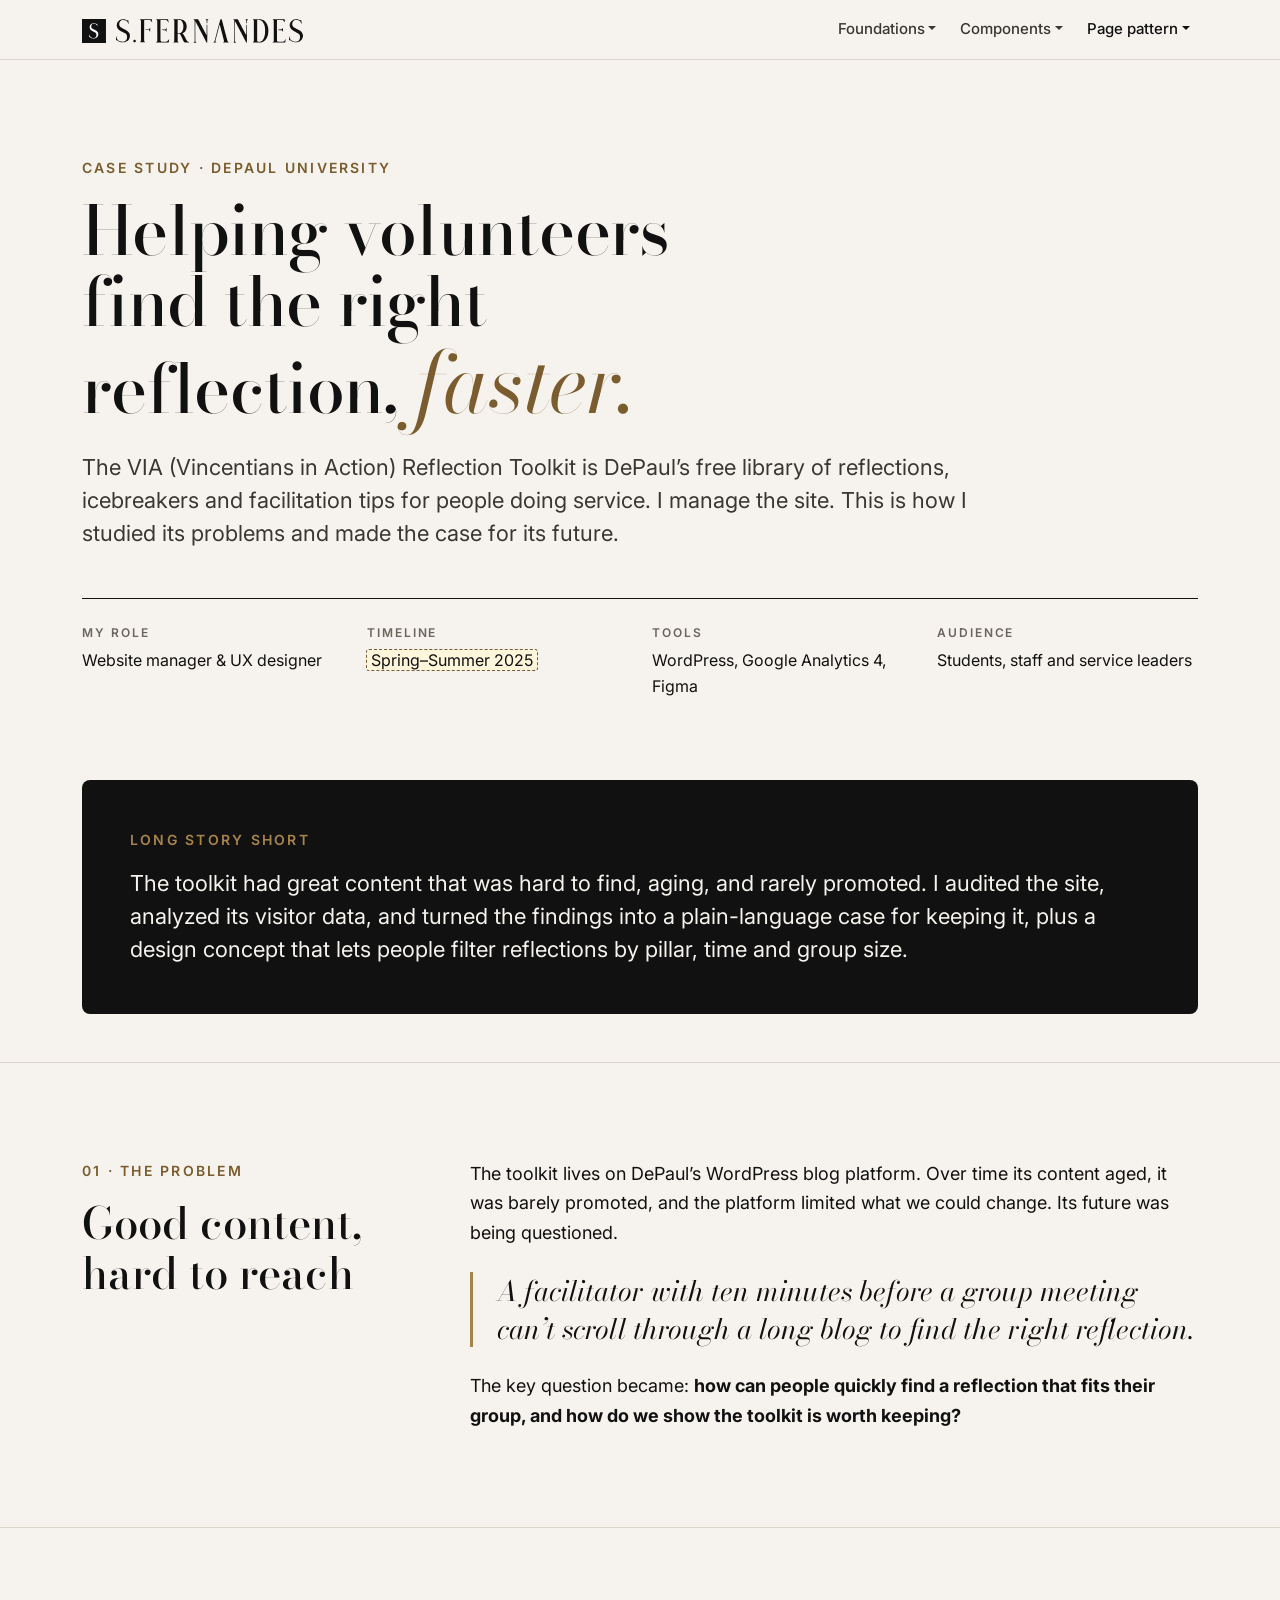
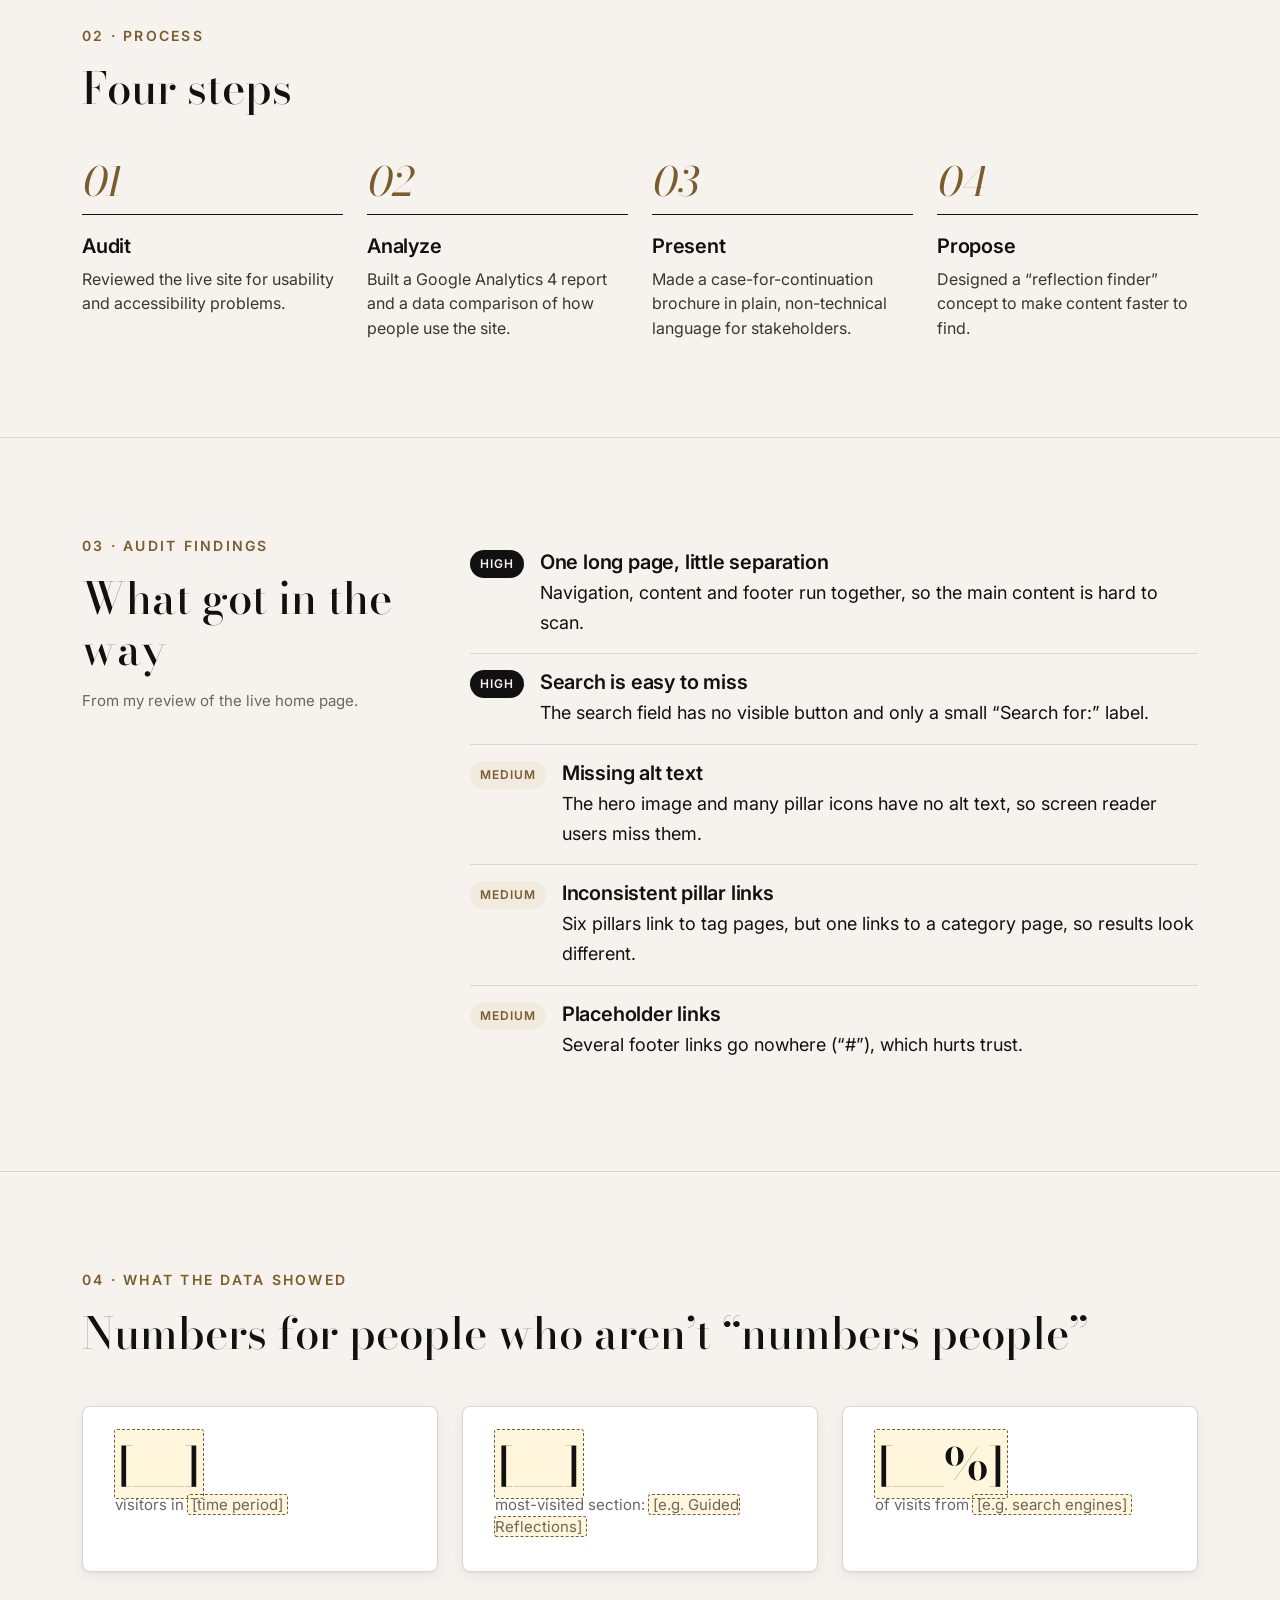
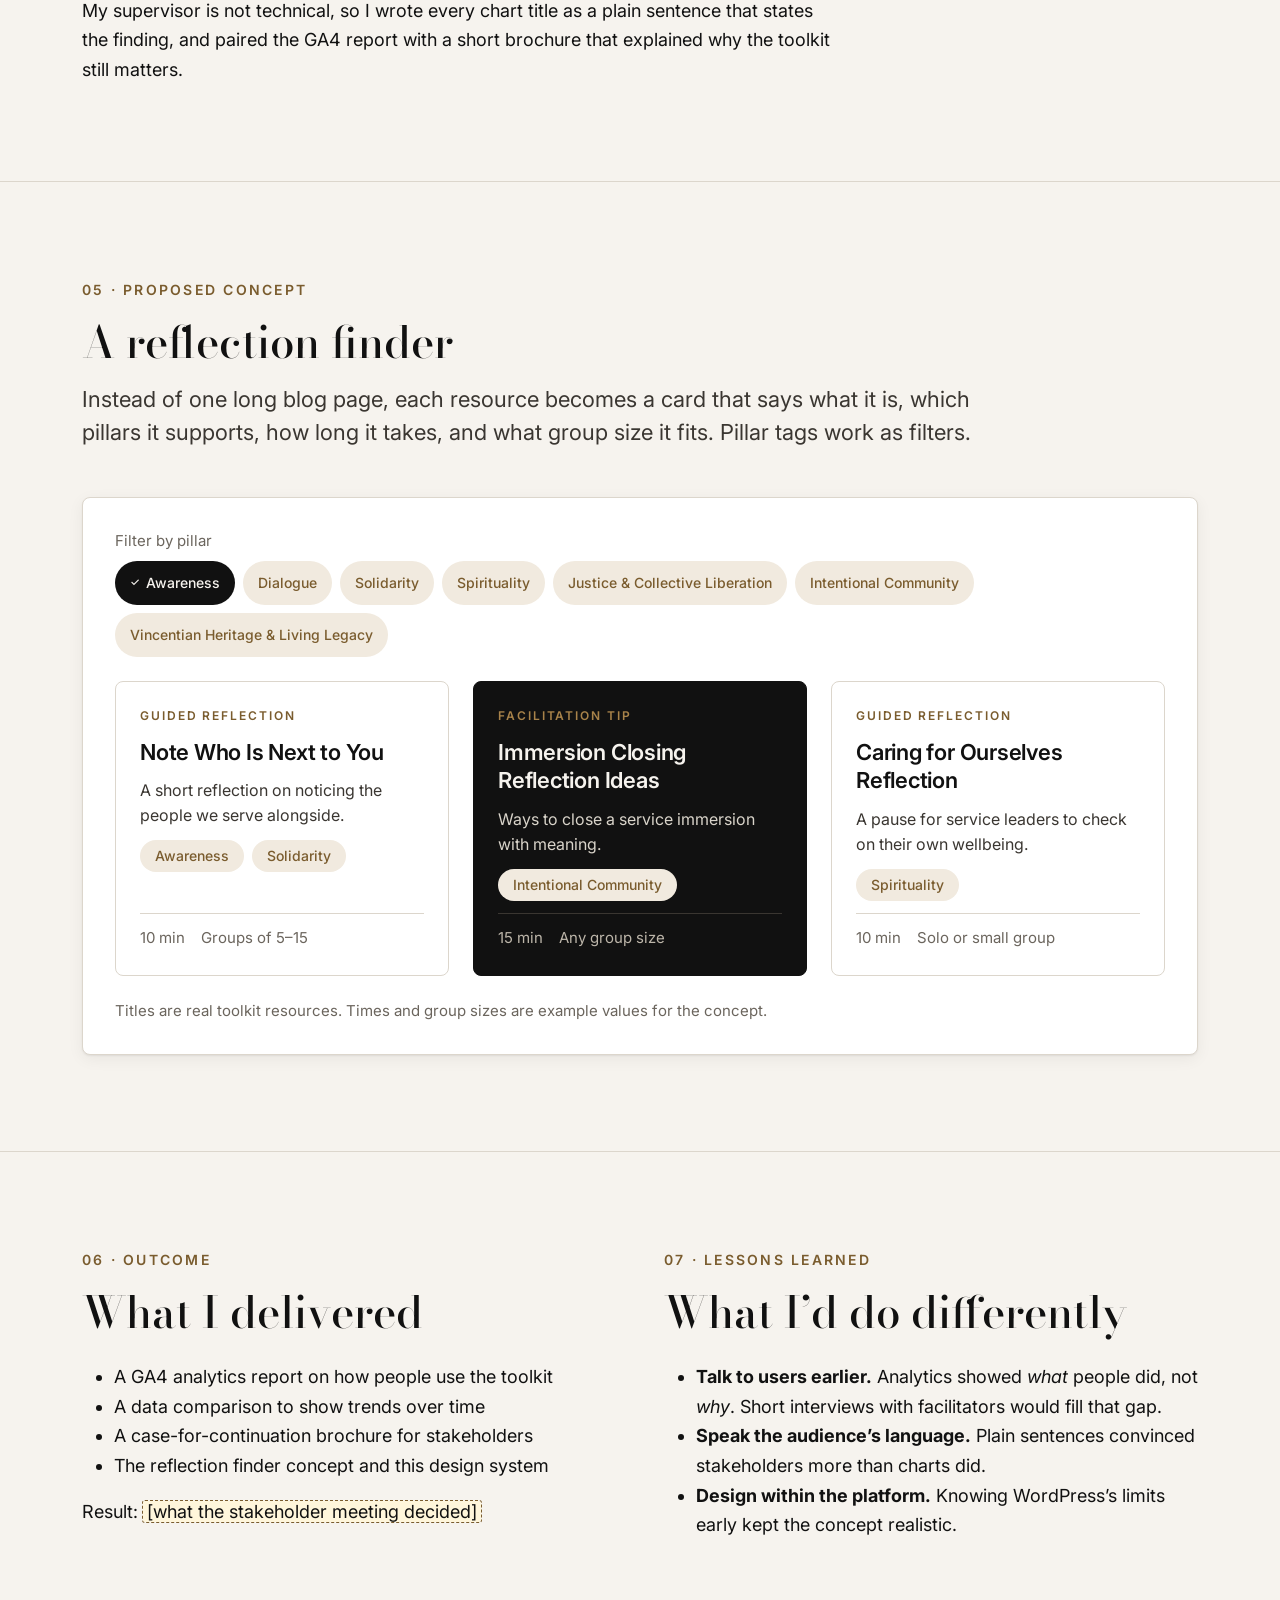
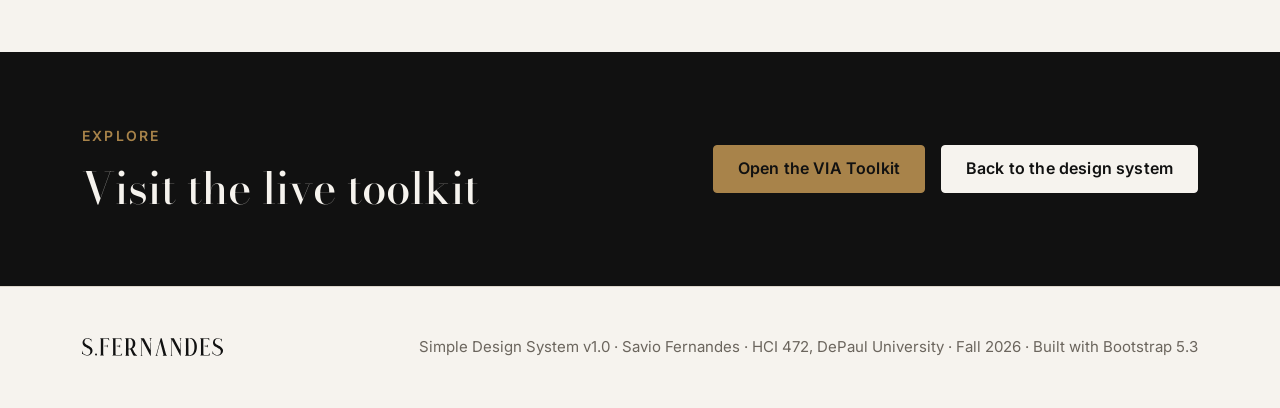
==== commit 61141422: "Update case-study.html" ====
--- a/patterns/case-study.html
+++ b/patterns/case-study.html
@@ -49,7 +49,7 @@
     <p class="sf-lead sf-measure mb-5">The VIA (Vincentians in Action) Reflection Toolkit is DePaul’s free library of reflections, icebreakers and facilitation tips for people doing service. I manage the site. This is how I studied its problems and made the case for its future.</p>
     <dl class="sf-meta-grid">
       <div><dt>My role</dt><dd>Website manager &amp; UX designer</dd></div>
-      <div><dt>Timeline</dt><dd><span class="sf-placeholder">[e.g. Spring–Summer 2026]</span></dd></div>
+      <div><dt>Timeline</dt><dd><span class="sf-placeholder">Spring–Summer 2025</span></dd></div>
       <div><dt>Tools</dt><dd>WordPress, Google Analytics 4, Figma</dd></div>
       <div><dt>Audience</dt><dd>Students, staff and service leaders</dd></div>
     </dl>
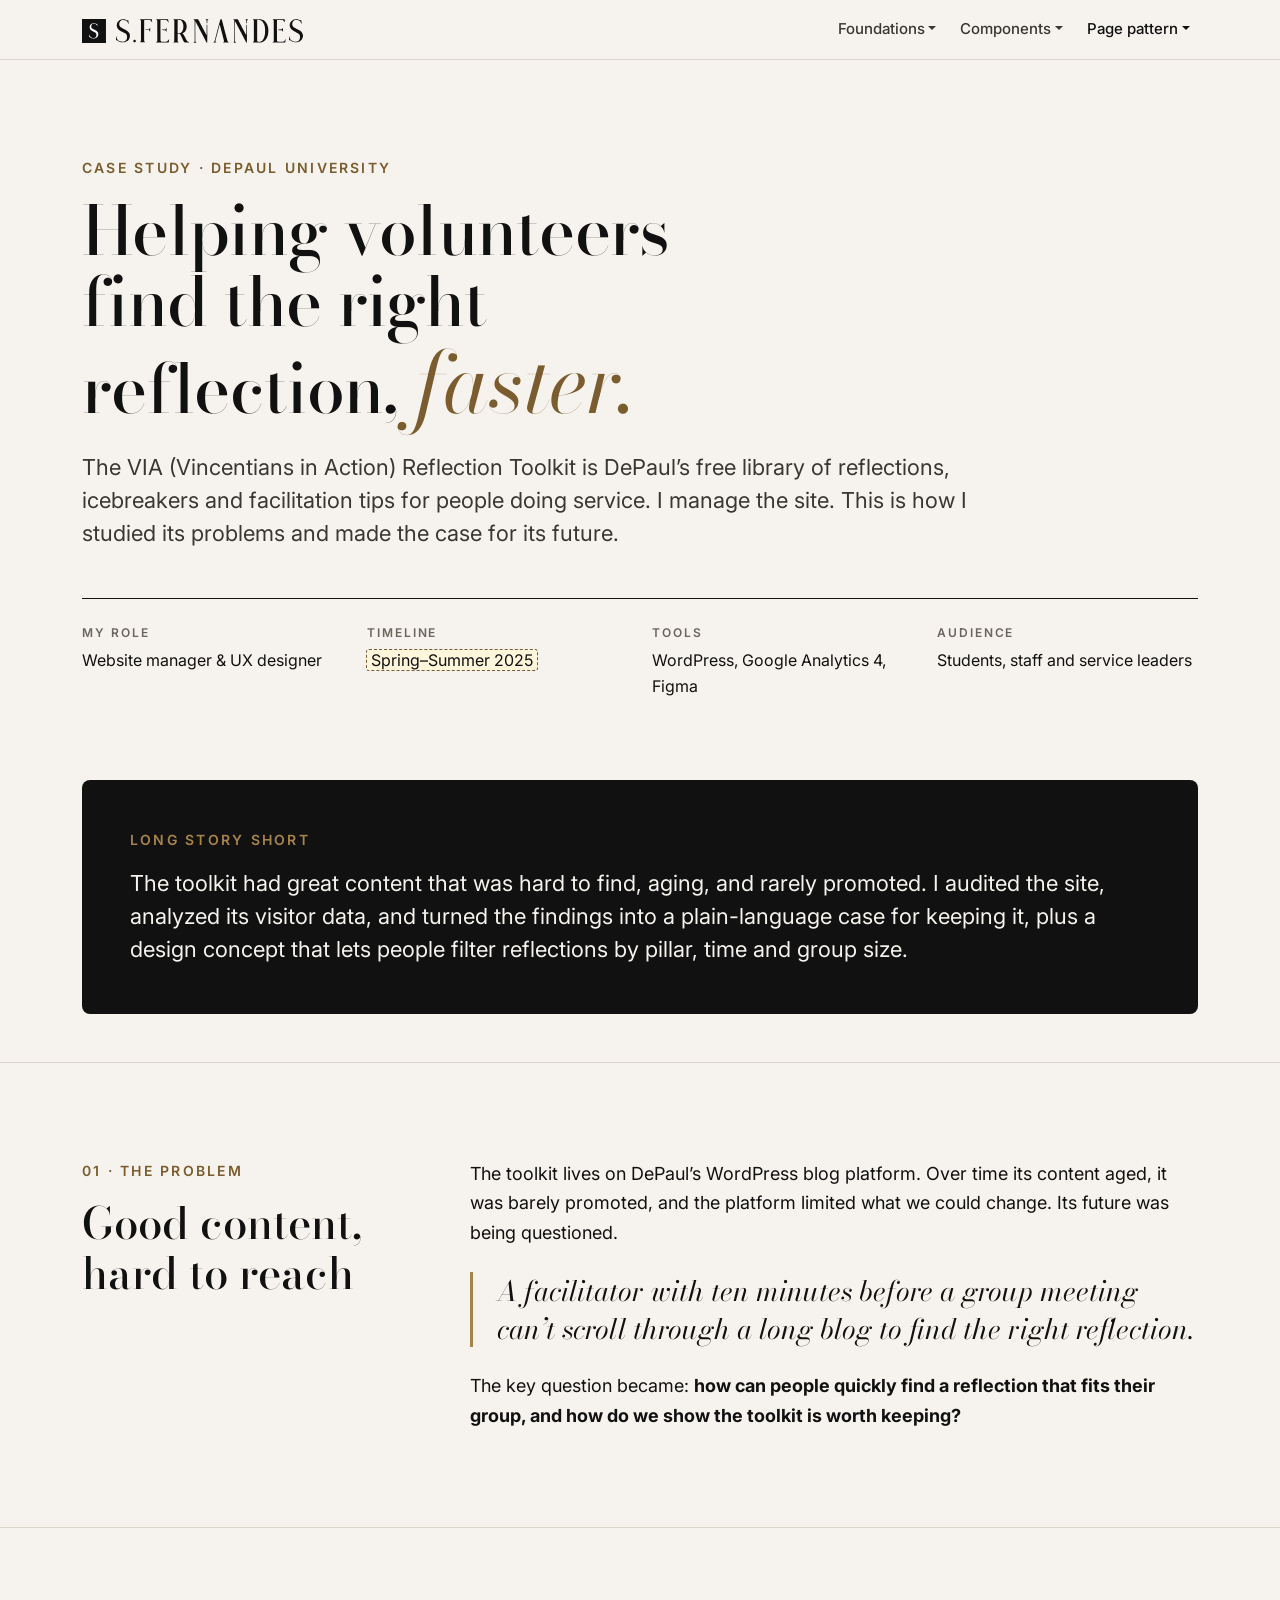
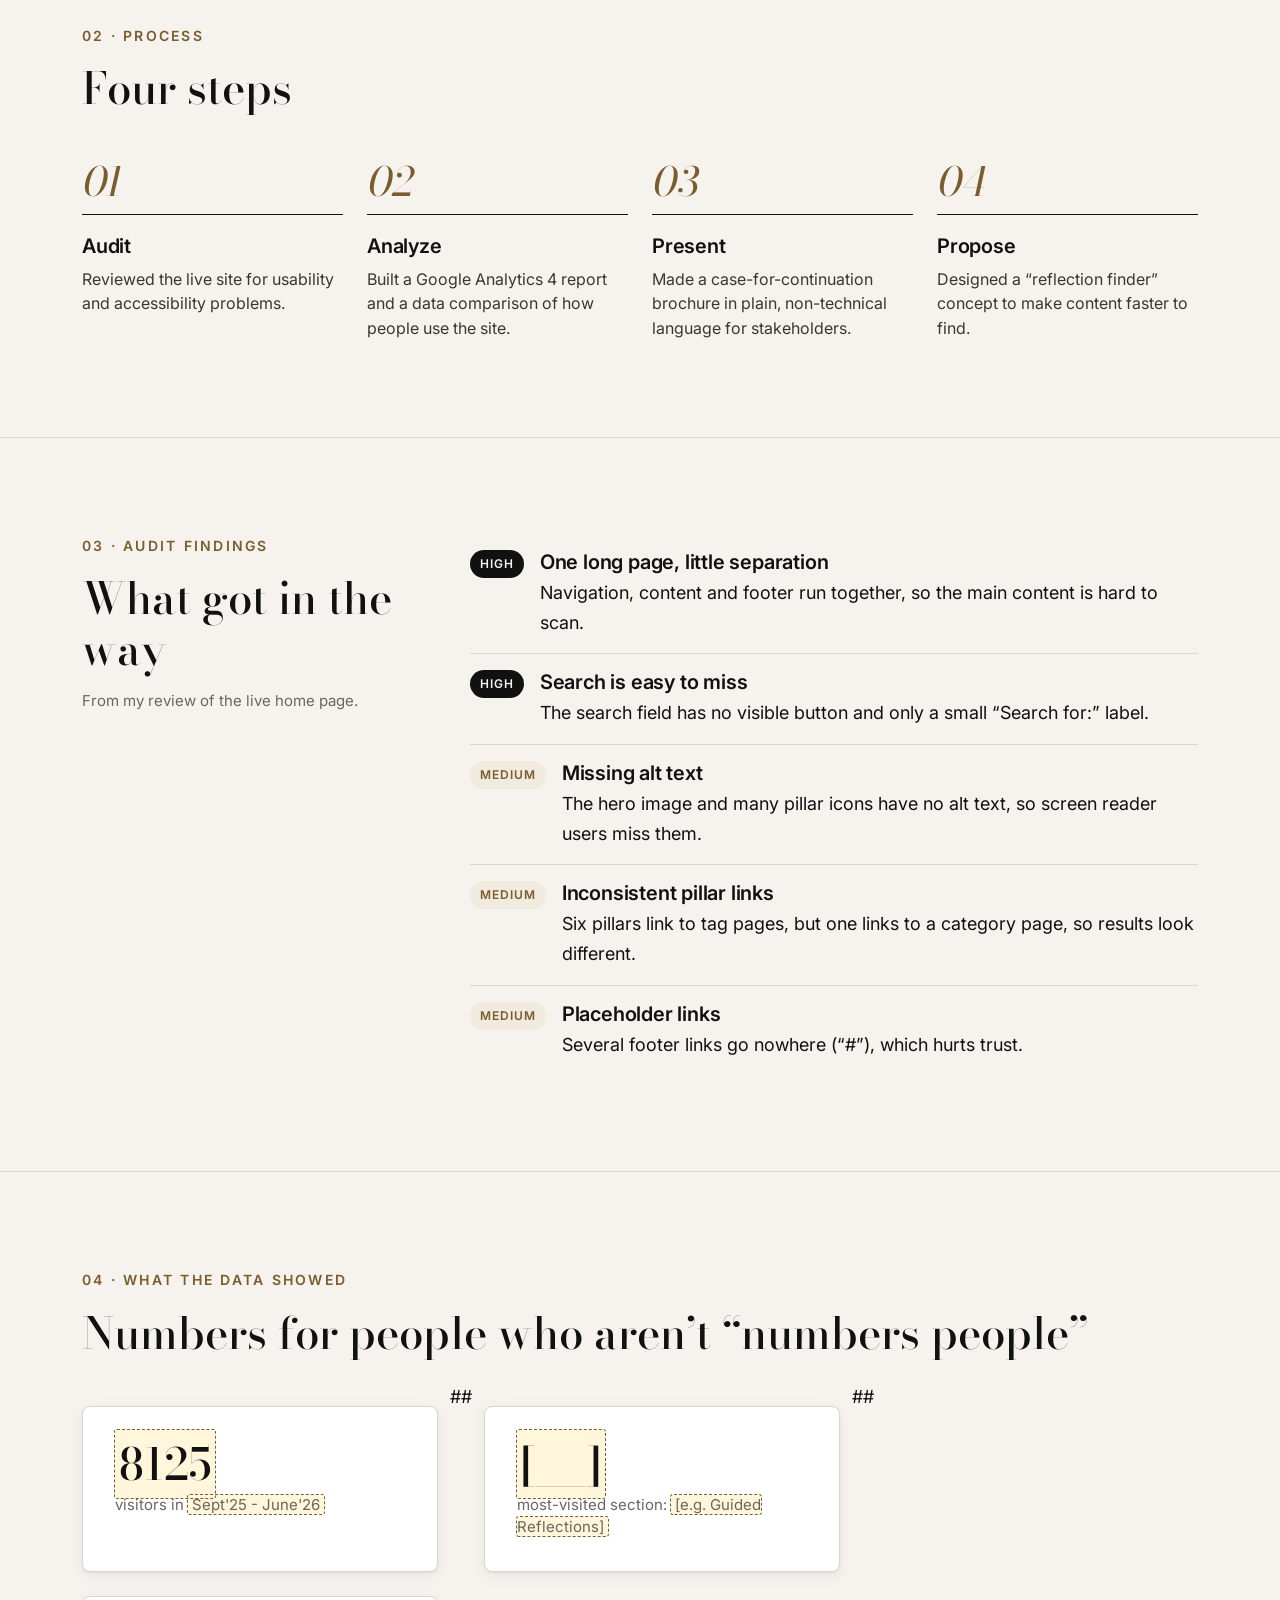
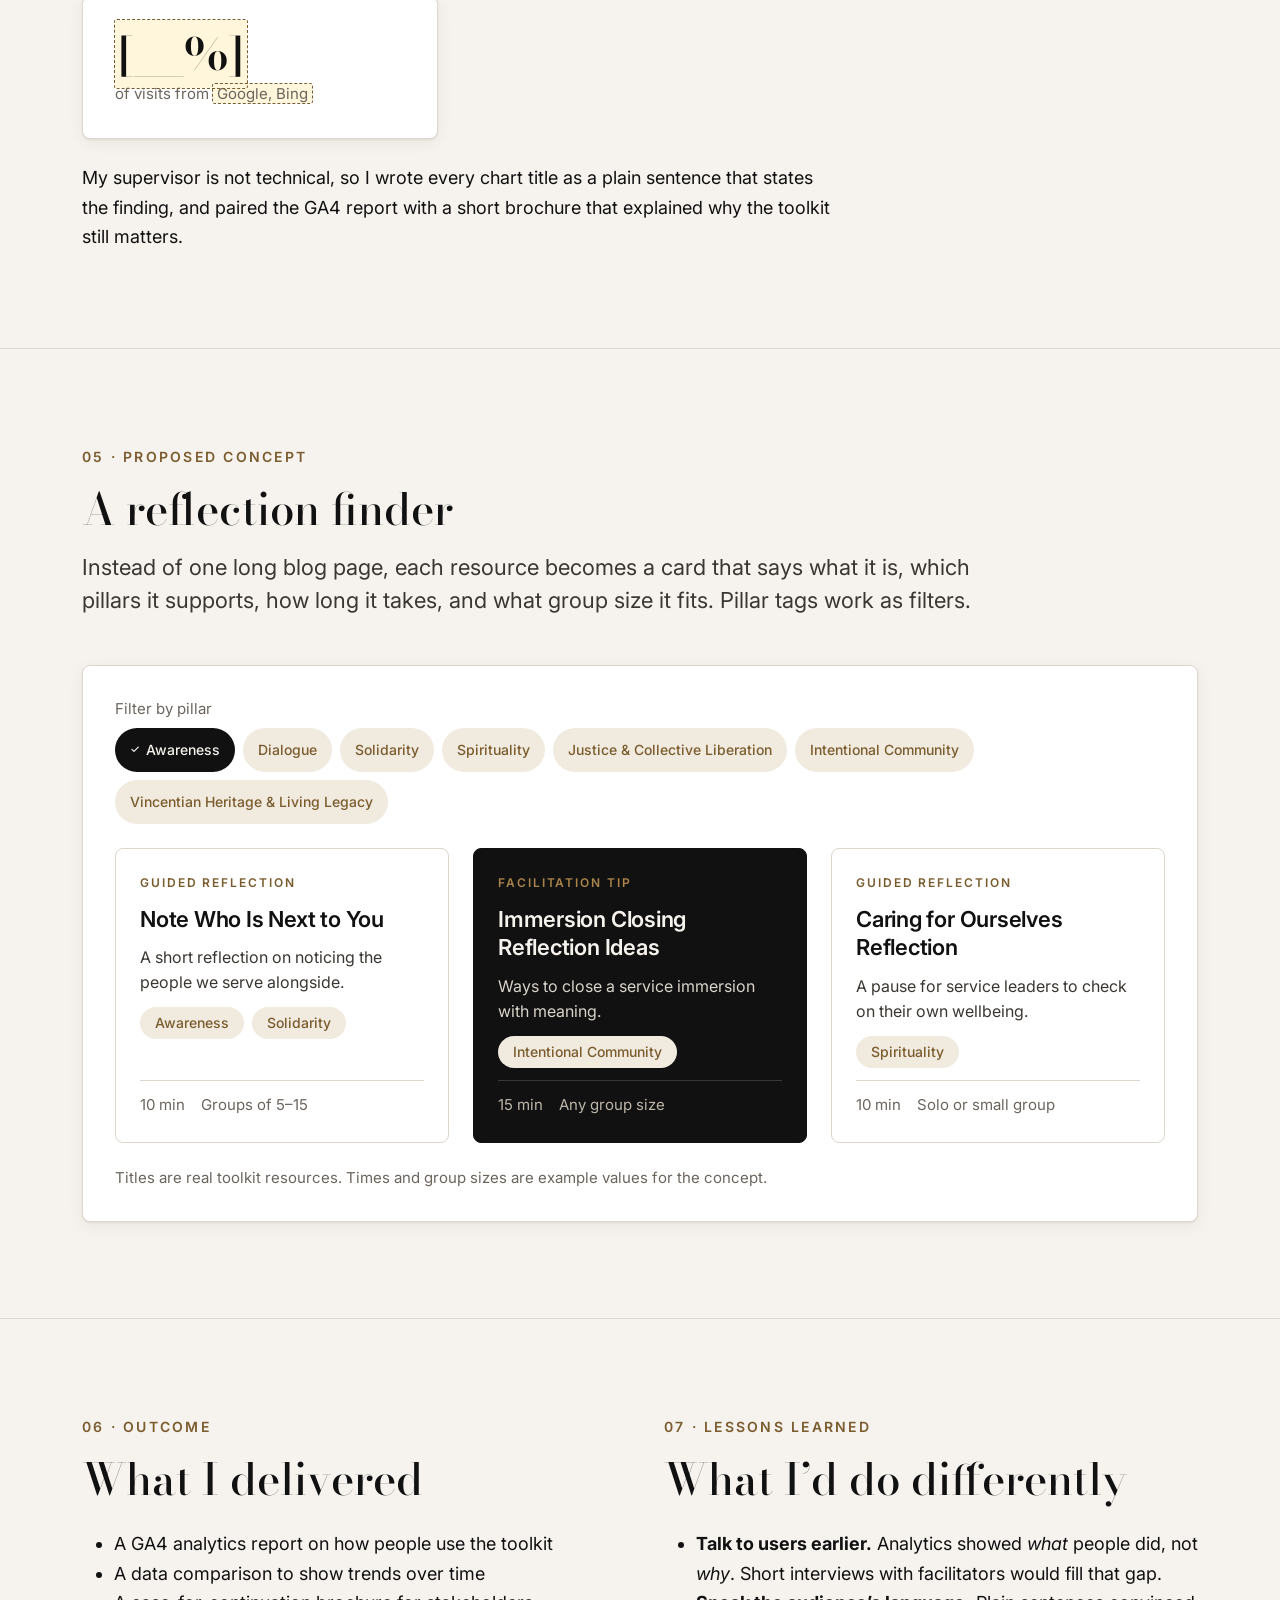
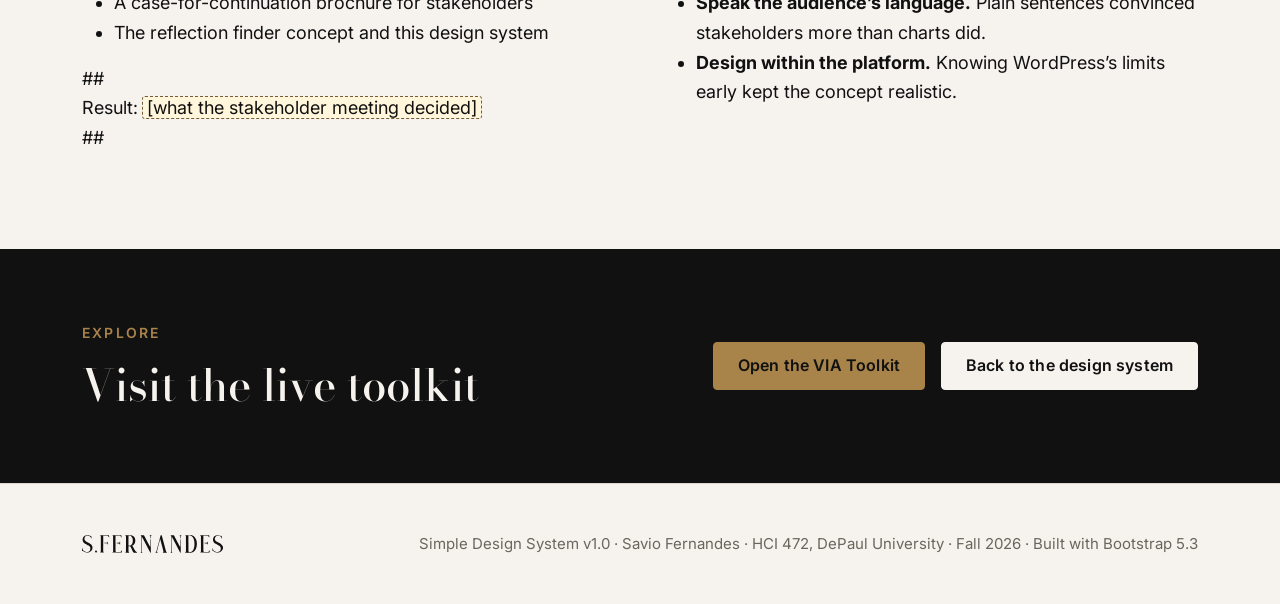
==== commit c9c61864: "Update case-study.html" ====
--- a/patterns/case-study.html
+++ b/patterns/case-study.html
@@ -116,9 +116,9 @@
     <span class="sf-eyebrow">04 · What the data showed</span>
     <h2 class="mb-5">Numbers for people who aren’t “numbers people”</h2>
     <div class="row g-4 mb-4">
-      <div class="col-md-4"><div class="sf-mock h-100"><p class="sf-h2 mb-1"><span class="sf-placeholder">[__]</span></p><p class="sf-small mb-0">visitors in <span class="sf-placeholder">[time period]</span></p></div></div>
-      <div class="col-md-4"><div class="sf-mock h-100"><p class="sf-h2 mb-1"><span class="sf-placeholder">[__]</span></p><p class="sf-small mb-0">most-visited section: <span class="sf-placeholder">[e.g. Guided Reflections]</span></p></div></div>
-      <div class="col-md-4"><div class="sf-mock h-100"><p class="sf-h2 mb-1"><span class="sf-placeholder">[__%]</span></p><p class="sf-small mb-0">of visits from <span class="sf-placeholder">[e.g. search engines]</span></p></div></div>
+      <div class="col-md-4"><div class="sf-mock h-100"><p class="sf-h2 mb-1"><span class="sf-placeholder">8125</span></p><p class="sf-small mb-0">visitors in <span class="sf-placeholder">Sept'25 - June'26</span></p></div></div>
+      ##<div class="col-md-4"><div class="sf-mock h-100"><p class="sf-h2 mb-1"><span class="sf-placeholder">[__]</span></p><p class="sf-small mb-0">most-visited section: <span class="sf-placeholder">[e.g. Guided Reflections]</span></p></div></div>##
+      <div class="col-md-4"><div class="sf-mock h-100"><p class="sf-h2 mb-1"><span class="sf-placeholder">[__%]</span></p><p class="sf-small mb-0">of visits from <span class="sf-placeholder">Google, Bing</span></p></div></div>
     </div>
     <p class="sf-measure mb-0">My supervisor is not technical, so I wrote every chart title as a plain sentence that states the finding, and paired the GA4 report with a short brochure that explained why the toolkit still matters.</p>
   </div>
@@ -182,7 +182,7 @@
           <li>A case-for-continuation brochure for stakeholders</li>
           <li>The reflection finder concept and this design system</li>
         </ul>
-        <p class="mb-0">Result: <span class="sf-placeholder">[what the stakeholder meeting decided]</span></p>
+        ##<p class="mb-0">Result: <span class="sf-placeholder">[what the stakeholder meeting decided]</span></p>##
       </div>
       <div class="col-lg-6">
         <span class="sf-eyebrow">07 · Lessons learned</span>
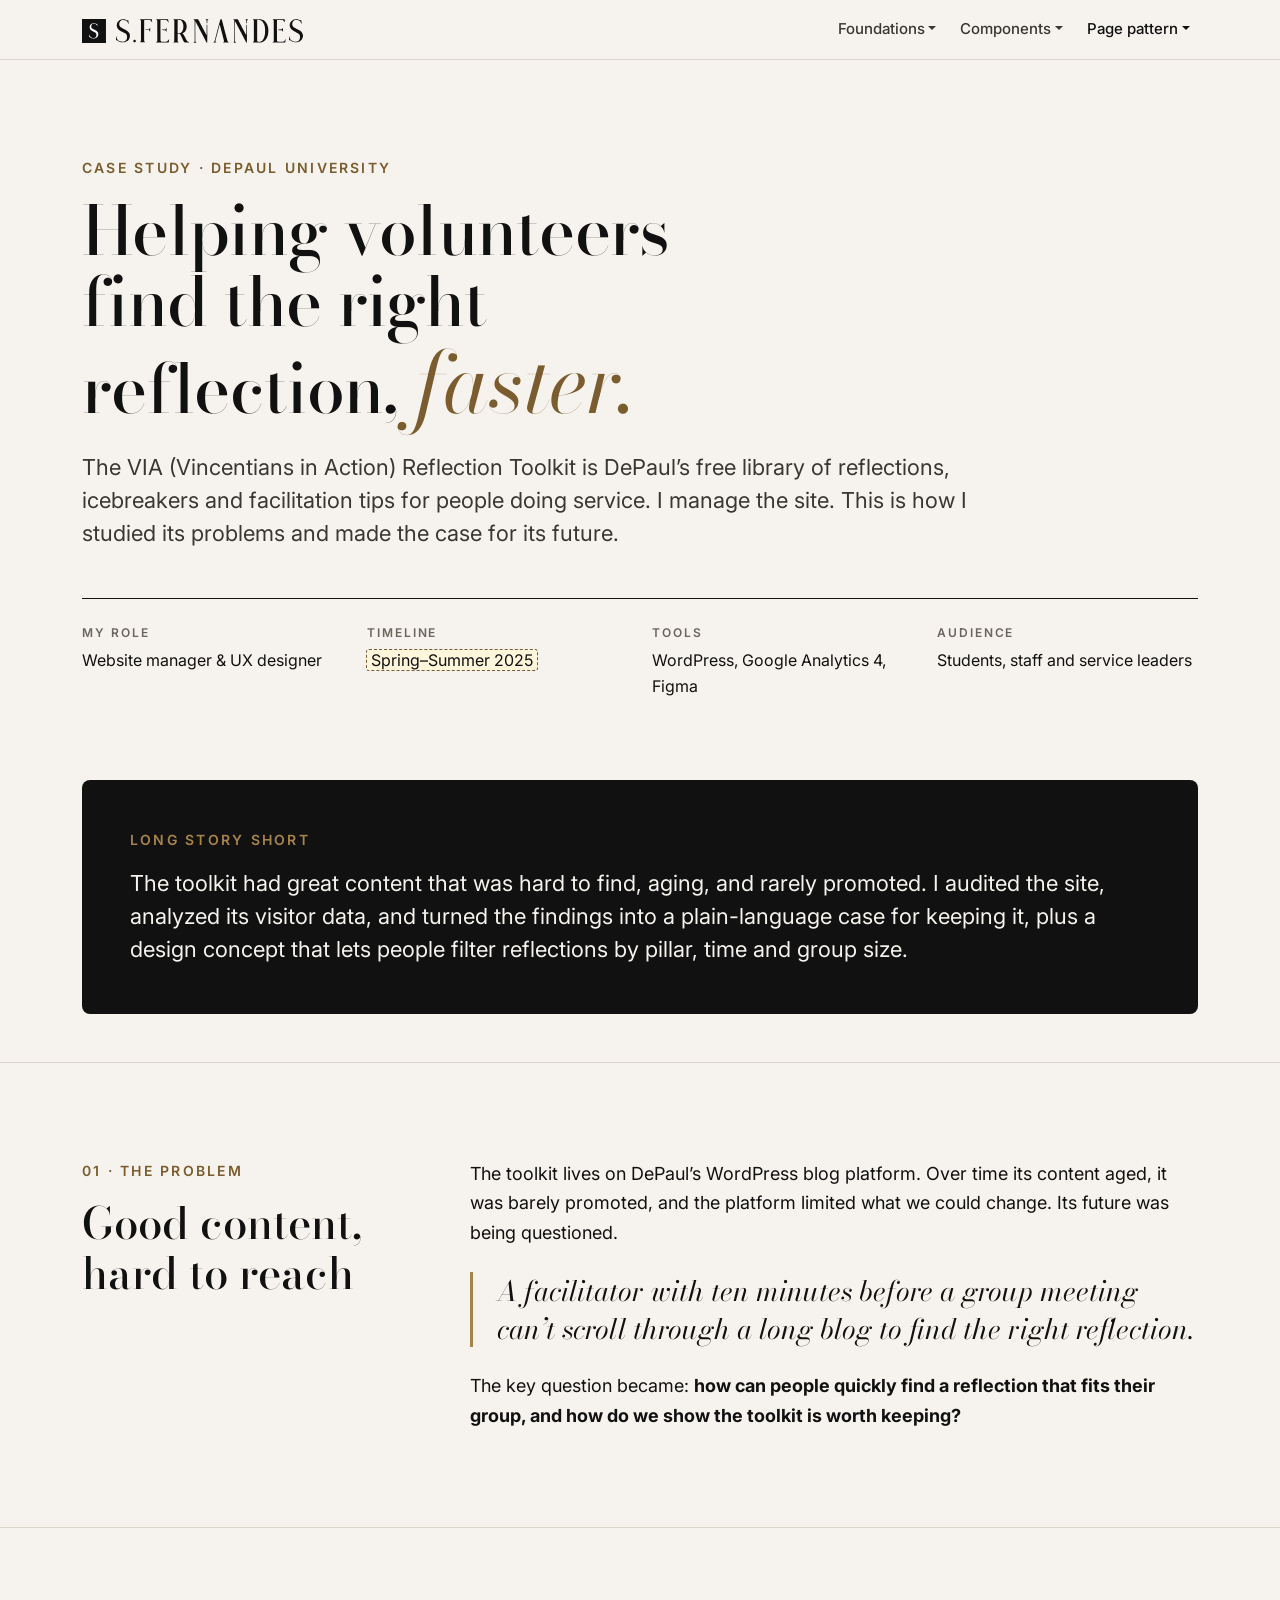
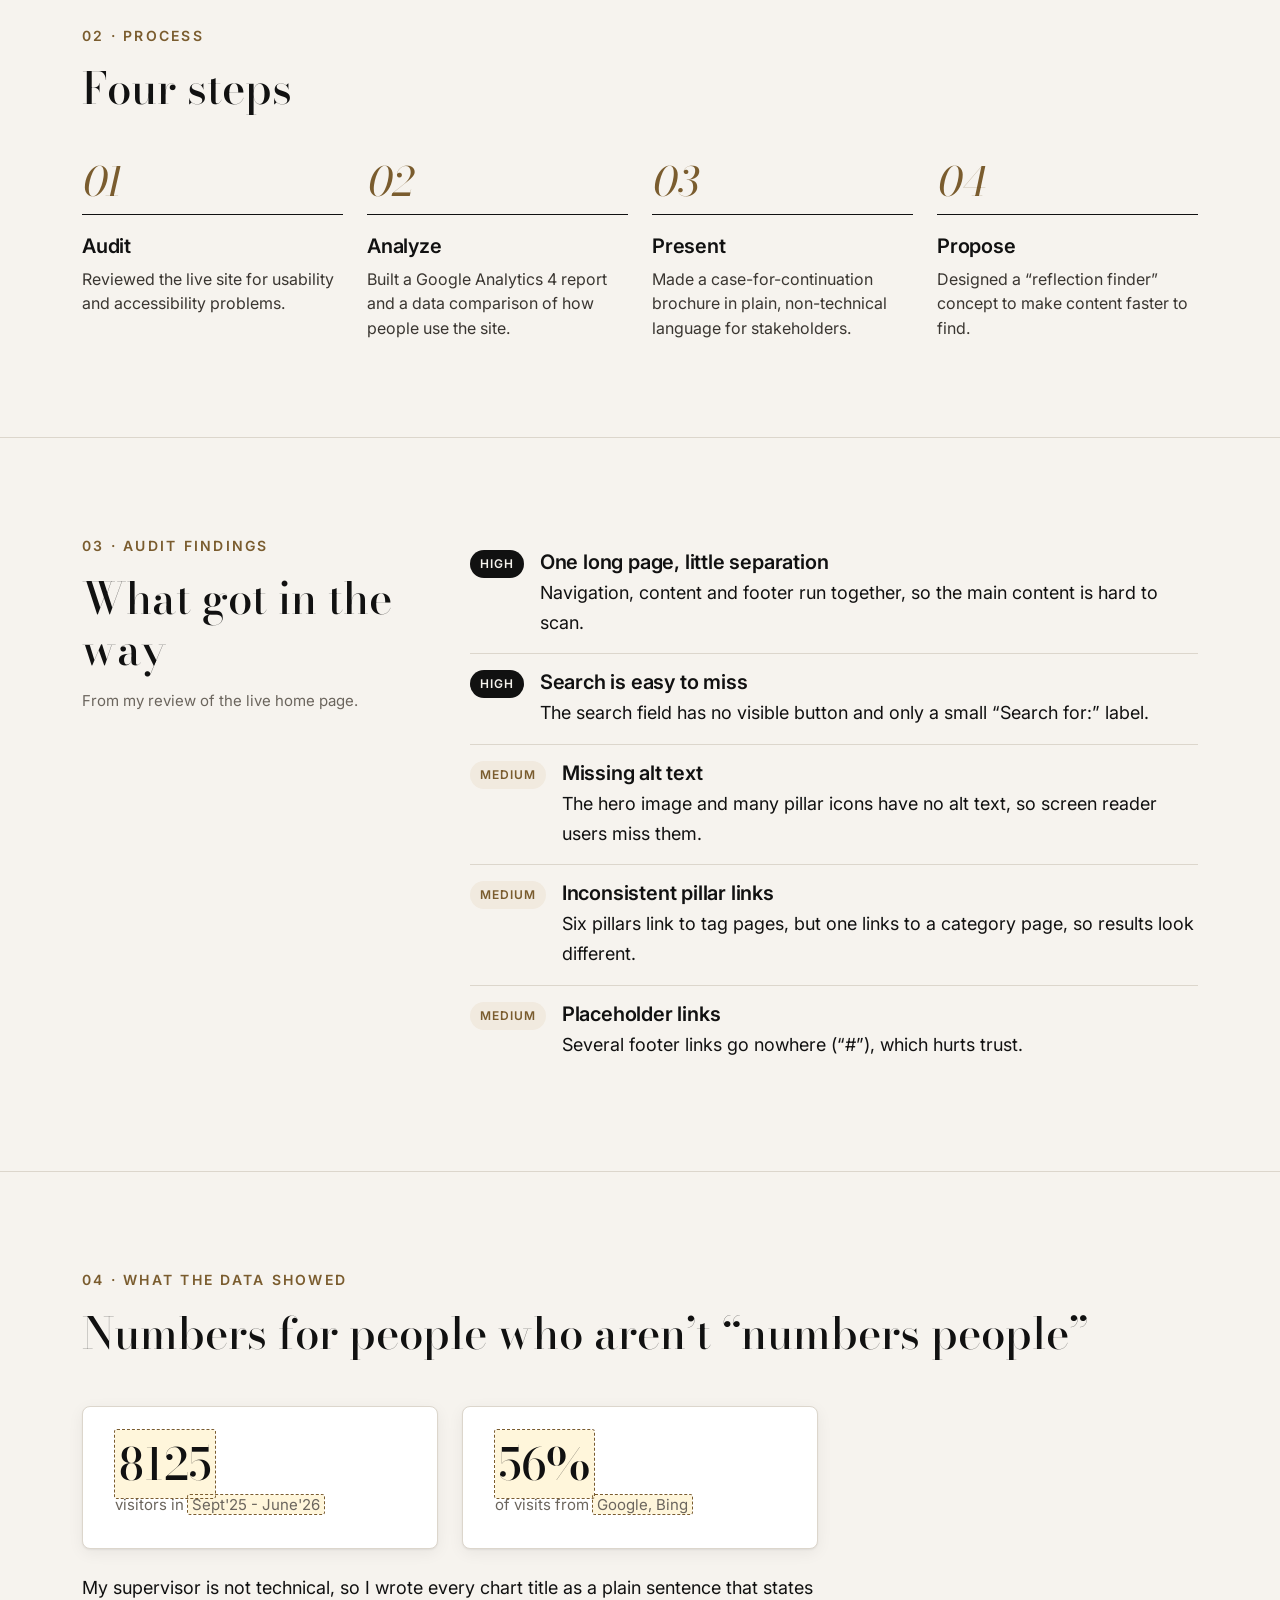
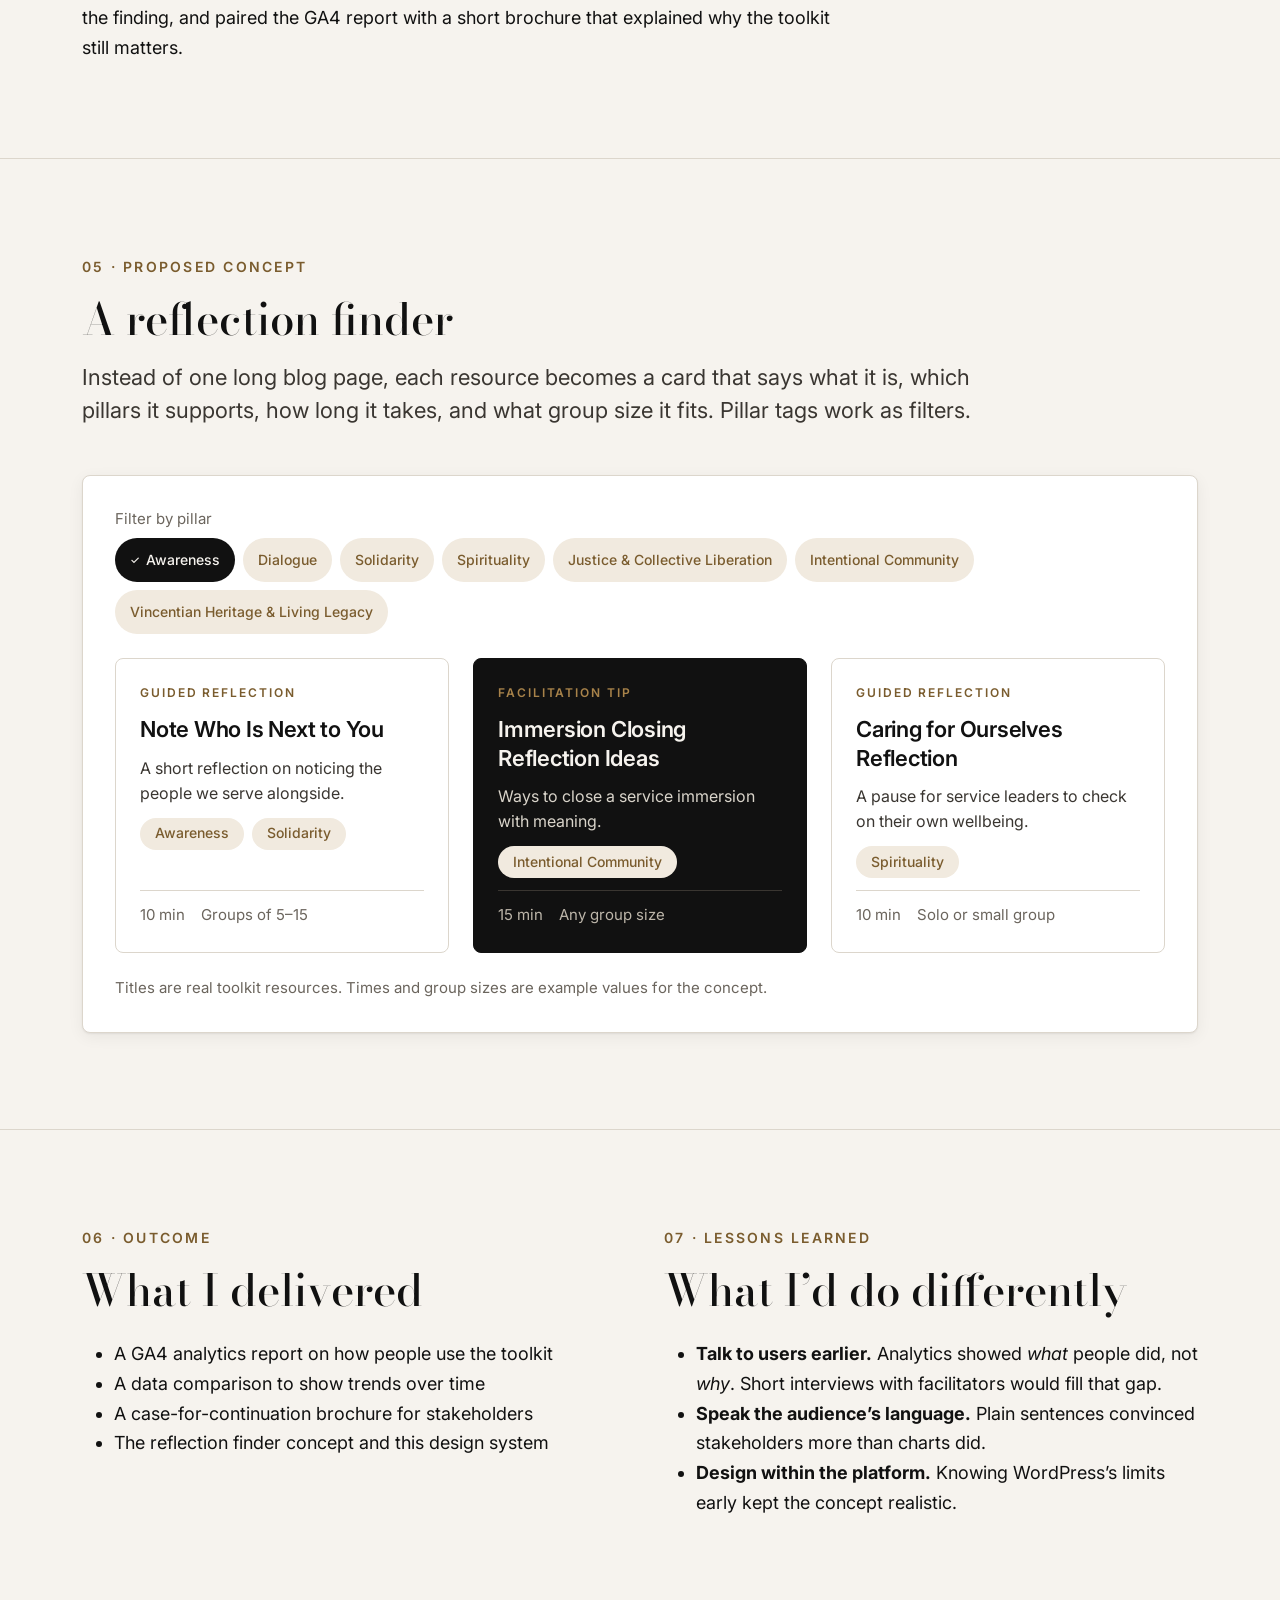
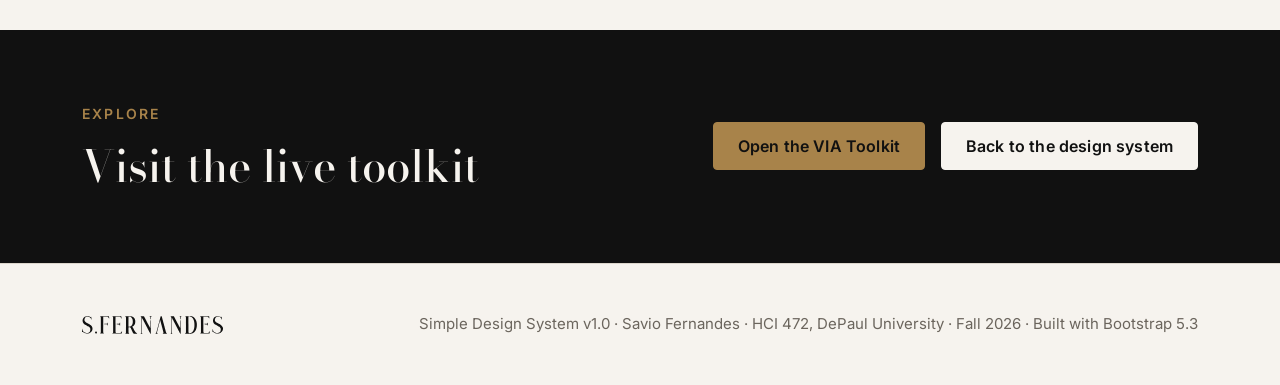
==== commit 29112c1b: "Update case-study.html" ====
--- a/patterns/case-study.html
+++ b/patterns/case-study.html
@@ -117,8 +117,8 @@
     <h2 class="mb-5">Numbers for people who aren’t “numbers people”</h2>
     <div class="row g-4 mb-4">
       <div class="col-md-4"><div class="sf-mock h-100"><p class="sf-h2 mb-1"><span class="sf-placeholder">8125</span></p><p class="sf-small mb-0">visitors in <span class="sf-placeholder">Sept'25 - June'26</span></p></div></div>
-      ##<div class="col-md-4"><div class="sf-mock h-100"><p class="sf-h2 mb-1"><span class="sf-placeholder">[__]</span></p><p class="sf-small mb-0">most-visited section: <span class="sf-placeholder">[e.g. Guided Reflections]</span></p></div></div>##
-      <div class="col-md-4"><div class="sf-mock h-100"><p class="sf-h2 mb-1"><span class="sf-placeholder">[__%]</span></p><p class="sf-small mb-0">of visits from <span class="sf-placeholder">Google, Bing</span></p></div></div>
+      <!-- <div class="col-md-4"><div class="sf-mock h-100"><p class="sf-h2 mb-1"><span class="sf-placeholder">[__]</span></p><p class="sf-small mb-0">most-visited section: <span class="sf-placeholder">[e.g. Guided Reflections]</span></p></div></div>-->
+      <div class="col-md-4"><div class="sf-mock h-100"><p class="sf-h2 mb-1"><span class="sf-placeholder">56%</span></p><p class="sf-small mb-0">of visits from <span class="sf-placeholder">Google, Bing</span></p></div></div>
     </div>
     <p class="sf-measure mb-0">My supervisor is not technical, so I wrote every chart title as a plain sentence that states the finding, and paired the GA4 report with a short brochure that explained why the toolkit still matters.</p>
   </div>
@@ -182,7 +182,7 @@
           <li>A case-for-continuation brochure for stakeholders</li>
           <li>The reflection finder concept and this design system</li>
         </ul>
-        ##<p class="mb-0">Result: <span class="sf-placeholder">[what the stakeholder meeting decided]</span></p>##
+        <!-- <p class="mb-0">Result: <span class="sf-placeholder">[what the stakeholder meeting decided]</span></p> -->
       </div>
       <div class="col-lg-6">
         <span class="sf-eyebrow">07 · Lessons learned</span>
